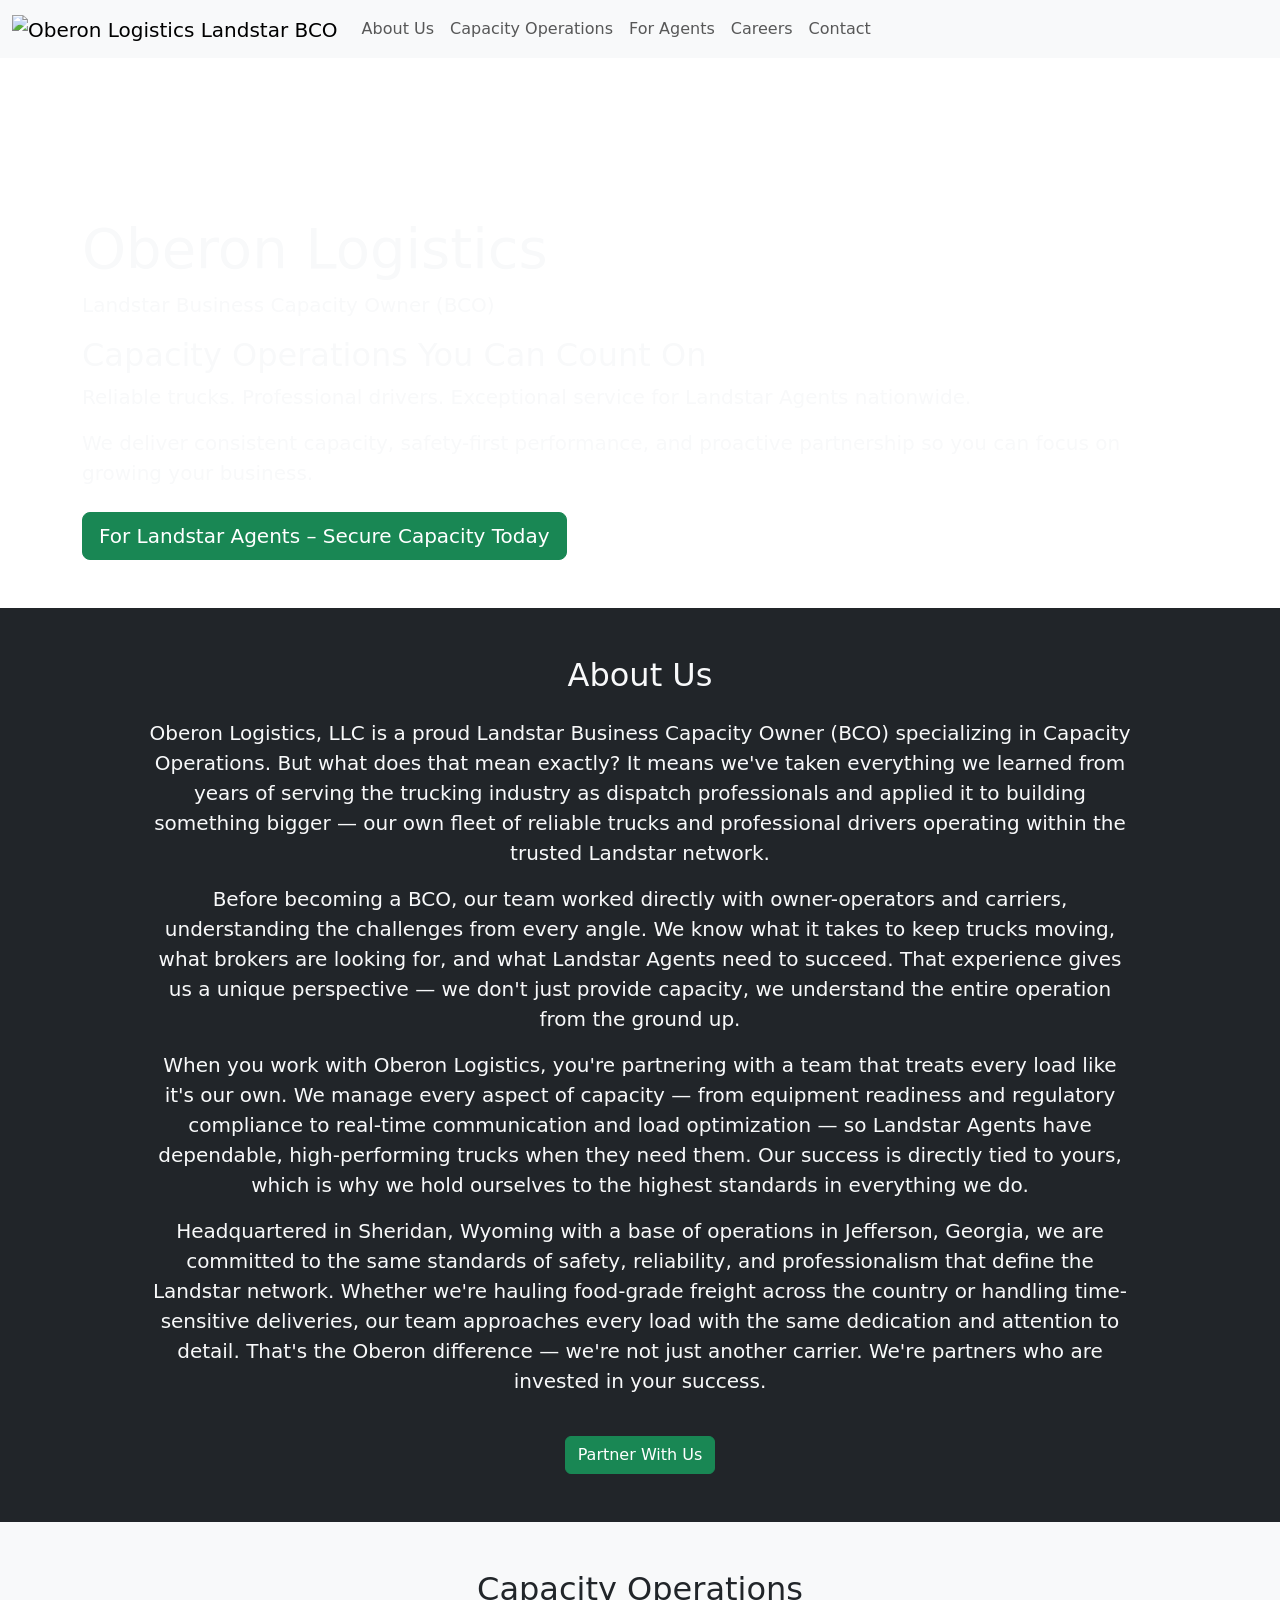
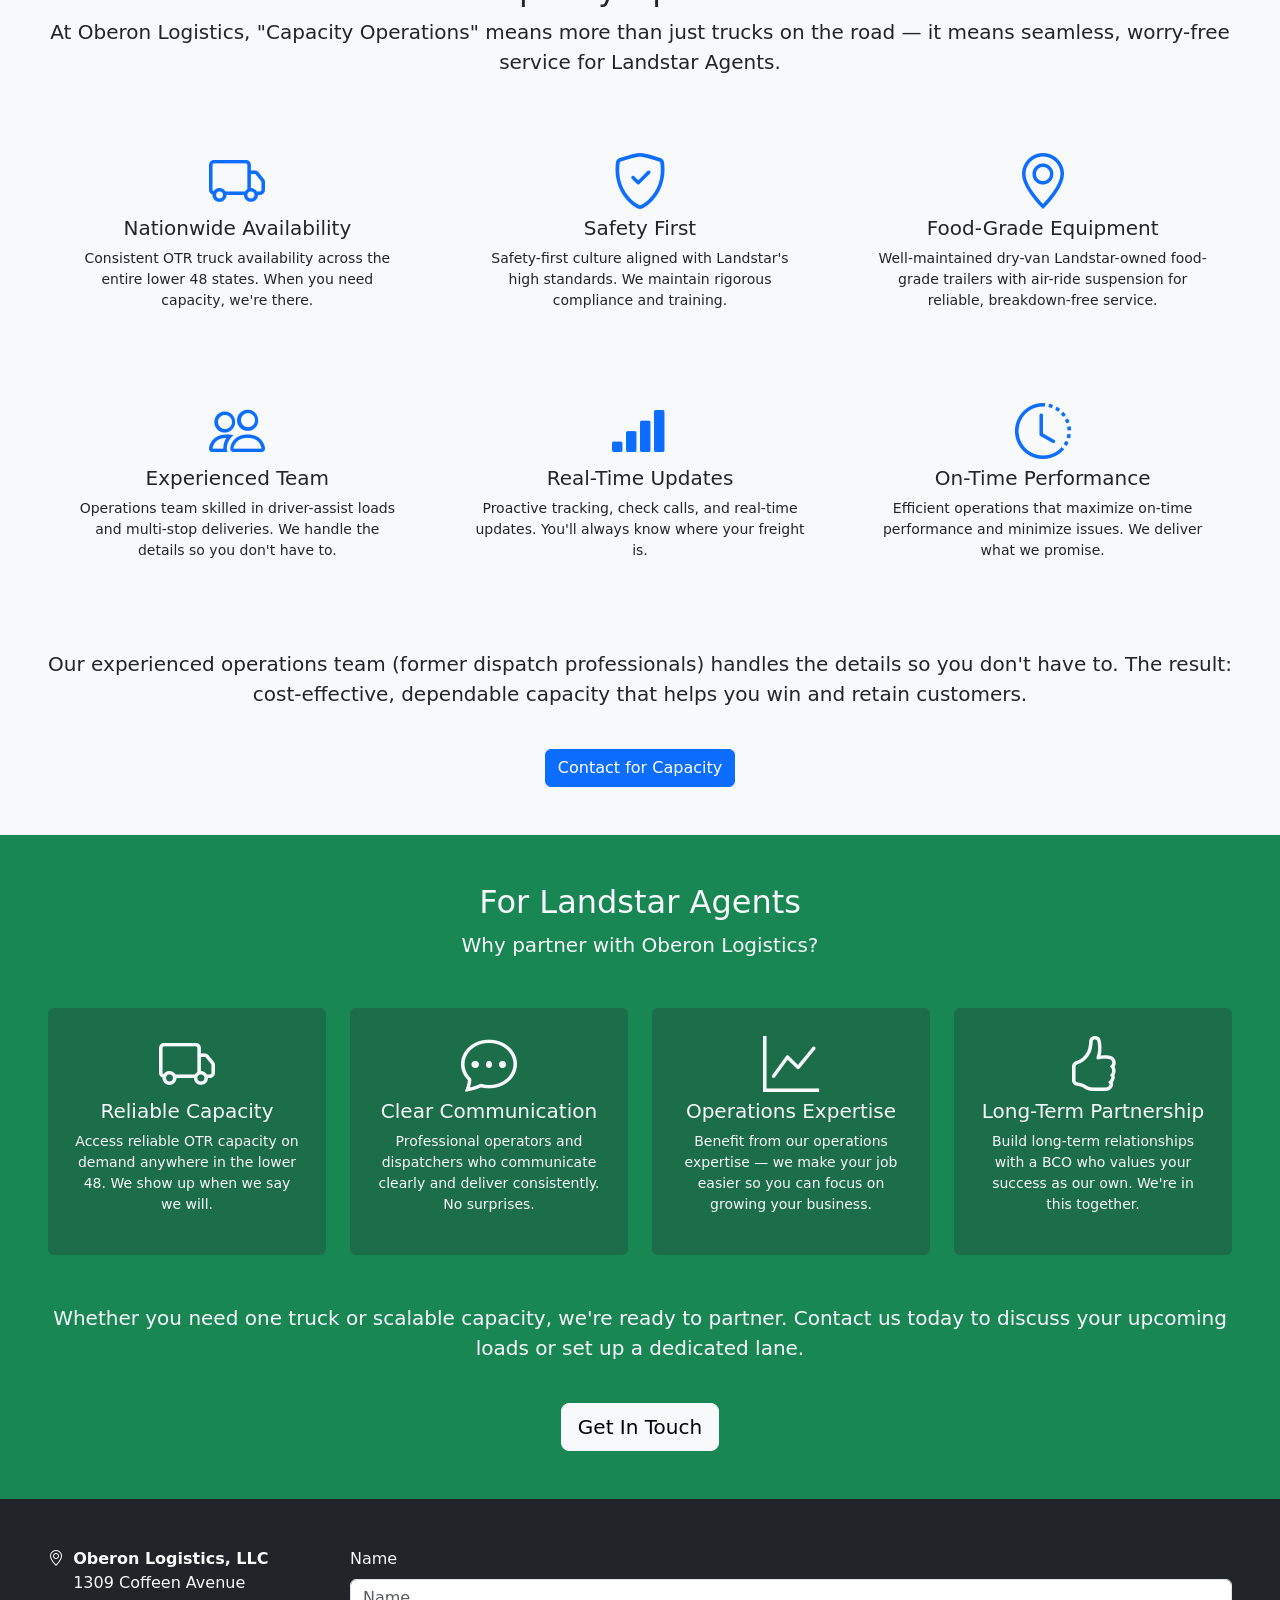
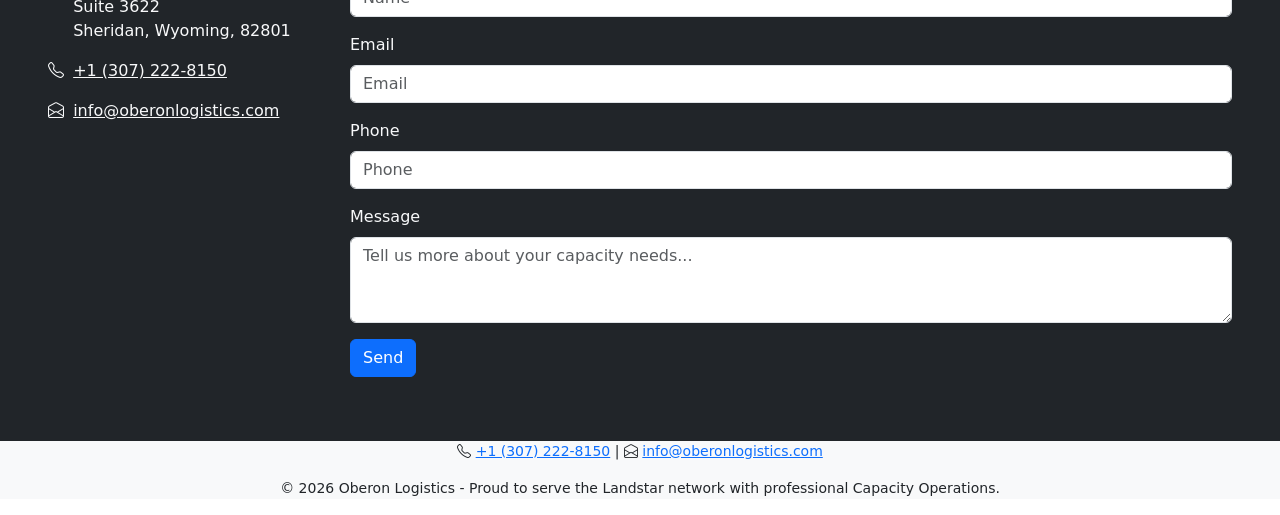
==== public/index.html @ 2f853e8c "Stop lead forms from claiming a message was sent The lead endpoint is gone (404), but contactform.js" ====
<!doctype html>
<html lang="en">

<head>
  <title>Landstar BCO - Oberon Logistics | Reliable OTR Truck Capacity</title>
  <meta charset="utf-8">
  <meta name="viewport" content="width=device-width, initial-scale=1">
  <meta name="description" content="Landstar Business Capacity Owner (BCO) specializing in Capacity Operations. Reliable OTR truck capacity, food-grade dry van trailers, and professional fleet management for Landstar agents across the lower 48 states. Safety-first performance with proactive communication.">
  <link rel="canonical" href="https://oberonlogistics.com/">
  <script type="application/ld+json">
  {
    "@context": "https://schema.org",
    "@graph": [
      {
        "@type": "Organization",
        "@id": "https://oberonlogistics.com/#organization",
        "name": "Oberon Logistics, LLC",
        "url": "https://oberonlogistics.com",
        "logo": "https://oberonlogistics.com/img/oberon-logistics-lightbg.png",
        "telephone": "+1-307-222-8150",
        "email": "info@oberonlogistics.com",
        "address": {
          "@type": "PostalAddress",
          "streetAddress": "1309 Coffeen Avenue Suite 3622",
          "addressLocality": "Sheridan",
          "addressRegion": "WY",
          "postalCode": "82801",
          "addressCountry": "US"
        },
        "areaServed": {
          "@type": "Country",
          "name": "United States"
        },
        "sameAs": ["https://www.landstar.com"]
      },
      {
        "@type": "LocalBusiness",
        "@id": "https://oberonlogistics.com/#localbusiness",
        "parentOrganization": {"@id": "https://oberonlogistics.com/#organization"},
        "name": "Oberon Logistics, LLC",
        "url": "https://oberonlogistics.com",
        "telephone": "+1-307-222-8150",
        "address": {
          "@type": "PostalAddress",
          "streetAddress": "1309 Coffeen Avenue Suite 3622",
          "addressLocality": "Sheridan",
          "addressRegion": "WY",
          "postalCode": "82801",
          "addressCountry": "US"
        },
        "priceRange": "$$"
      }
    ]
  }
  </script>
  <link href="https://cdn.jsdelivr.net/npm/bootstrap@5.0.2/dist/css/bootstrap.min.css" rel="stylesheet"
    integrity="sha384-EVSTQN3/azprG1Anm3QDgpJLIm9Nao0Yz1ztcQTwFspd3yD65VohhpuuCOmLASjC" crossorigin="anonymous">
  <link rel="stylesheet" href="https://cdn.jsdelivr.net/npm/bootstrap-icons@1.5.0/font/bootstrap-icons.css">
  <link rel="stylesheet" href="./css/style.css">
  <!-- Global site tag (gtag.js) - Google Analytics -->
  <script async src="https://www.googletagmanager.com/gtag/js?id=G-CEXERETKLC"></script>
  <script>
    window.dataLayer = window.dataLayer || [];
    function gtag() { dataLayer.push(arguments); }
    gtag('js', new Date());

    gtag('config', 'G-CEXERETKLC');
    gtag('config', 'UA-150972654-3');
  </script>
</head>

<body>

  <!-- navbar -->
  <nav class="navbar sticky-top navbar-expand-lg navbar-light bg-light">
    <div class="container-fluid">
      <a class="navbar-brand" href="./#">
        <img src="./img/oberon-logistics-lightbg.png" alt="Oberon Logistics Landstar BCO" loading="eager">
      </a>
      <button class="navbar-toggler" type="button" data-bs-toggle="collapse" data-bs-target="#navbarNav"
        aria-controls="navbarNav" aria-expanded="false" aria-label="Toggle navigation">
        <span class="navbar-toggler-icon"></span>
      </button>
      <div id="navbarNav" class="collapse navbar-collapse">
        <div class="navbar-nav">
          <a class="nav-link text-nowrap" href="./#about-us">About Us</a>
          <a class="nav-link text-nowrap" href="./#capacity-operations">Capacity Operations</a>
          <a class="nav-link text-nowrap" href="./#for-agents">For Agents</a>
          <a class="nav-link text-nowrap" href="./jobs.html">Careers</a>
          <a class="nav-link text-nowrap" href="./#contact-us">Contact</a>
        </div>
      </div>
    </div>
  </nav>

  <!-- hero -->
  <div class="jumbotron jumbotron-fluid">
    <video class="jumbotron-video" autoplay muted playsinline poster="./img/cover.png" data-videos='["./img/cover-video.mp4", "./img/cover-video-winter.mp4", "./img/cover-video-beach.mp4"]'>
      <source src="./img/cover-video.mp4" type="video/mp4">
    </video>
    <div class="jumbotron-content h-100 d-flex align-items-end">
      <div class="container pb-5 text-light">
        <h1 class="display-4">Oberon Logistics</h1>
        <p class="lead">Landstar Business Capacity Owner (BCO)</p>
        <h2>Capacity Operations You Can Count On</h2>
        <p class="lead">Reliable trucks. Professional drivers. Exceptional service for Landstar Agents nationwide.</p>
        <p class="lead">We deliver consistent capacity, safety-first performance, and proactive partnership so you can focus on growing your business.</p>
        <div class="mt-4">
          <a class="btn btn-success btn-lg" href="#contact-us">For Landstar Agents – Secure Capacity Today</a>
        </div>
      </div>
    </div>
  </div>
  <!-- Hero background image suggestion: professional Landstar BCO semi pulling food-grade dry van trailer on highway at sunset, taken from higher perspective showing American flag or interstate signage -->

  <!-- content -->
  <div id="about-us" class="content container-fluid bg-dark text-light text-center p-5">
    <div class="row justify-content-center">
      <div class="col-lg-10">
        <h2>About Us</h2>
        <p class="lead mt-4">
          <strong>Oberon Logistics, LLC</strong> is a proud Landstar Business Capacity Owner (BCO) specializing in Capacity Operations. But what does that mean exactly? It means we've taken everything we learned from years of serving the trucking industry as dispatch professionals and applied it to building something bigger — our own fleet of reliable trucks and professional drivers operating within the trusted Landstar network.
        </p>
        <p class="lead">
          Before becoming a BCO, our team worked directly with owner-operators and carriers, understanding the challenges from every angle. We know what it takes to keep trucks moving, what brokers are looking for, and what Landstar Agents need to succeed. That experience gives us a unique perspective — we don't just provide capacity, we understand the entire operation from the ground up.
        </p>
        <p class="lead">
          When you work with Oberon Logistics, you're partnering with a team that treats every load like it's our own. We manage every aspect of capacity — from equipment readiness and regulatory compliance to real-time communication and load optimization — so Landstar Agents have dependable, high-performing trucks when they need them. Our success is directly tied to yours, which is why we hold ourselves to the highest standards in everything we do.
        </p>
        <p class="lead">
          Headquartered in Sheridan, Wyoming with a base of operations in Jefferson, Georgia, we are committed to the same standards of safety, reliability, and professionalism that define the Landstar network. Whether we're hauling food-grade freight across the country or handling time-sensitive deliveries, our team approaches every load with the same dedication and attention to detail. That's the Oberon difference — we're not just another carrier. We're partners who are invested in your success.
        </p>
        <a class="btn btn-success mt-4" href="#contact-us">Partner With Us</a>
      </div>
    </div>
  </div>
  <!-- About section image suggestion: Oberon Logistics professional operations team meeting around trucking routes map or dispatch board, showing safety certifications and Landstar affiliation badges -->

  <div id="capacity-operations" class="content container-fluid bg-light text-dark text-center p-5">
    <h2>Capacity Operations</h2>
    <p class="lead">At Oberon Logistics, "Capacity Operations" means more than just trucks on the road — it means seamless, worry-free service for Landstar Agents.</p>
    <div class="row mt-5">
      <div class="col-md-4 mb-4">
        <div class="p-4 h-100">
          <i class="bi-truck display-4 text-primary mb-3"></i>
          <h5>Nationwide Availability</h5>
          <p class="small">Consistent OTR truck availability across the entire lower 48 states. When you need capacity, we're there.</p>
        </div>
      </div>
      <div class="col-md-4 mb-4">
        <div class="p-4 h-100">
          <i class="bi-shield-check display-4 text-primary mb-3"></i>
          <h5>Safety First</h5>
          <p class="small">Safety-first culture aligned with Landstar's high standards. We maintain rigorous compliance and training.</p>
        </div>
      </div>
      <div class="col-md-4 mb-4">
        <div class="p-4 h-100">
          <i class="bi-geo-alt display-4 text-primary mb-3"></i>
          <h5>Food-Grade Equipment</h5>
          <p class="small">Well-maintained dry-van Landstar-owned food-grade trailers with air-ride suspension for reliable, breakdown-free service.</p>
        </div>
      </div>
      <div class="col-md-4 mb-4">
        <div class="p-4 h-100">
          <i class="bi-people display-4 text-primary mb-3"></i>
          <h5>Experienced Team</h5>
          <p class="small">Operations team skilled in driver-assist loads and multi-stop deliveries. We handle the details so you don't have to.</p>
        </div>
      </div>
      <div class="col-md-4 mb-4">
        <div class="p-4 h-100">
          <i class="bi-reception-4 display-4 text-primary mb-3"></i>
          <h5>Real-Time Updates</h5>
          <p class="small">Proactive tracking, check calls, and real-time updates. You'll always know where your freight is.</p>
        </div>
      </div>
      <div class="col-md-4 mb-4">
        <div class="p-4 h-100">
          <i class="bi-clock-history display-4 text-primary mb-3"></i>
          <h5>On-Time Performance</h5>
          <p class="small">Efficient operations that maximize on-time performance and minimize issues. We deliver what we promise.</p>
        </div>
      </div>
    </div>
    <p class="lead mt-4">Our experienced operations team (former dispatch professionals) handles the details so you don't have to. The result: cost-effective, dependable capacity that helps you win and retain customers.</p>
    <a class="btn btn-primary mt-4" href="#contact-us">Contact for Capacity</a>
  </div>
  <!-- Capacity Operations section image suggestion: Modern food-grade Landstar dry van trailer being loaded/unloaded at warehouse, showing air-ride suspension and professional driver in safety gear -->

  <div id="for-agents" class="content container-fluid bg-success text-light text-center p-5">
    <h2>For Landstar Agents</h2>
    <p class="lead">Why partner with Oberon Logistics?</p>
    <div class="row mt-5">
      <div class="col-md-3 mb-4">
        <div class="p-4 h-100 bg-dark bg-opacity-25 rounded text-light">
          <i class="bi-truck display-4 mb-3"></i>
          <h5>Reliable Capacity</h5>
          <p class="small">Access reliable OTR capacity on demand anywhere in the lower 48. We show up when we say we will.</p>
        </div>
      </div>
      <div class="col-md-3 mb-4">
        <div class="p-4 h-100 bg-dark bg-opacity-25 rounded text-light">
          <i class="bi-chat-dots display-4 mb-3"></i>
          <h5>Clear Communication</h5>
          <p class="small">Professional operators and dispatchers who communicate clearly and deliver consistently. No surprises.</p>
        </div>
      </div>
      <div class="col-md-3 mb-4">
        <div class="p-4 h-100 bg-dark bg-opacity-25 rounded text-light">
          <i class="bi-graph-up display-4 mb-3"></i>
          <h5>Operations Expertise</h5>
          <p class="small">Benefit from our operations expertise — we make your job easier so you can focus on growing your business.</p>
        </div>
      </div>
      <div class="col-md-3 mb-4">
        <div class="p-4 h-100 bg-dark bg-opacity-25 rounded text-light">
          <i class="bi-hand-thumbs-up display-4 mb-3"></i>
          <h5>Long-Term Partnership</h5>
          <p class="small">Build long-term relationships with a BCO who values your success as our own. We're in this together.</p>
        </div>
      </div>
    </div>
    <p class="lead mt-4">Whether you need one truck or scalable capacity, we're ready to partner. Contact us today to discuss your upcoming loads or set up a dedicated lane.</p>
    <a class="btn btn-light btn-lg mt-4" href="#contact-us">Get In Touch</a>
  </div>
  <!-- For Agents section image suggestion: Landstar agent and Oberon Logistics dispatcher shaking hands over capacity agreement documents, with Landstar branded items visible -->

  <div id="contact-us" class="content container-fluid bg-dark text-light p-5">
    <div class="row">
      <div class="col col-12 col-md-5 col-lg-3">
        <div class="row">
          <div class="col col-1">
            <i class="bi-geo-alt"></i>
          </div>
          <div class="col">
            <address>
              <strong>Oberon Logistics, LLC</strong><br>
              1309 Coffeen Avenue<br>
              Suite 3622<br>
              Sheridan, Wyoming, 82801
            </address>
          </div>
        </div>
        <div class="row">
          <div class="col col-1">
            <i class="bi-telephone"></i>
          </div>
          <div class="col">
            <address>
              <a class="text-light" href="tel:+13072228150">+1 (307) 222-8150</a>
            </address>
          </div>
        </div>
        <div class="row">
          <div class="col col-1">
            <i class="bi-envelope-open"></i>
          </div>
          <div class="col">
            <address>
              <a class="text-light" href="mailto:info@oberonlogistics.com">info@oberonlogistics.com</a>
            </address>
          </div>
        </div>
      </div>
      <div class="col">
        <form id="form-lead" data-lead-inbox="info">
          <div class="mb-3">
            <label class="form-label" for="lead-name">Name</label>
            <input id="lead-name" type="text" class="form-control" name="name" placeholder="Name" autocomplete="name" required="">
          </div>
          <div class="mb-3">
            <label class="form-label" for="lead-email">Email</label>
            <input id="lead-email" type="email" class="form-control" name="email" placeholder="Email" autocomplete="email">
          </div>
          <div class="mb-3">
            <label class="form-label" for="lead-phone">Phone</label>
            <input id="lead-phone" type="tel" class="form-control" name="phone" placeholder="Phone" autocomplete="tel" required="">
          </div>
          <div class="mb-3">
            <label class="form-label" for="lead-memo">Message</label>
            <textarea id="lead-memo" class="form-control" name="memo" rows="3"
              placeholder="Tell us more about your capacity needs..."></textarea>
          </div>
          <button type="submit" class="btn btn-primary mb-3">Send</button>
          <div data-lead-status class="alert alert-light text-dark text-start mt-3 mb-0" role="status" aria-live="polite" tabindex="-1" hidden></div>
        </form>
      </div>
    </div>
  </div>

  <!-- footer -->
  <footer class="container-fluid bg-light text-center small">
    <p>
      <i class="bi-telephone"></i> <a href="tel:+13072228150">+1 (307) 222-8150</a> |
      <i class="bi-envelope-open"></i> <a href="mailto:info@oberonlogistics.com">info@oberonlogistics.com</a>
    </p>
    <p>&copy; 2026 Oberon Logistics - Proud to serve the Landstar network with professional Capacity Operations.</p>
  </footer>

  <!-- scripts -->
  <script src="https://cdn.jsdelivr.net/npm/bootstrap@5.0.2/dist/js/bootstrap.bundle.min.js"
    integrity="sha384-MrcW6ZMFYlzcLA8Nl+NtUVF0sA7MsXsP1UyJoMp4YLEuNSfAP+JcXn/tWtIaxVXM"
    crossorigin="anonymous"></script>
  <script src="./js/contactform.js?v=2"></script>
  <script src="./js/jumbo-video.js"></script>
</body>

</html>
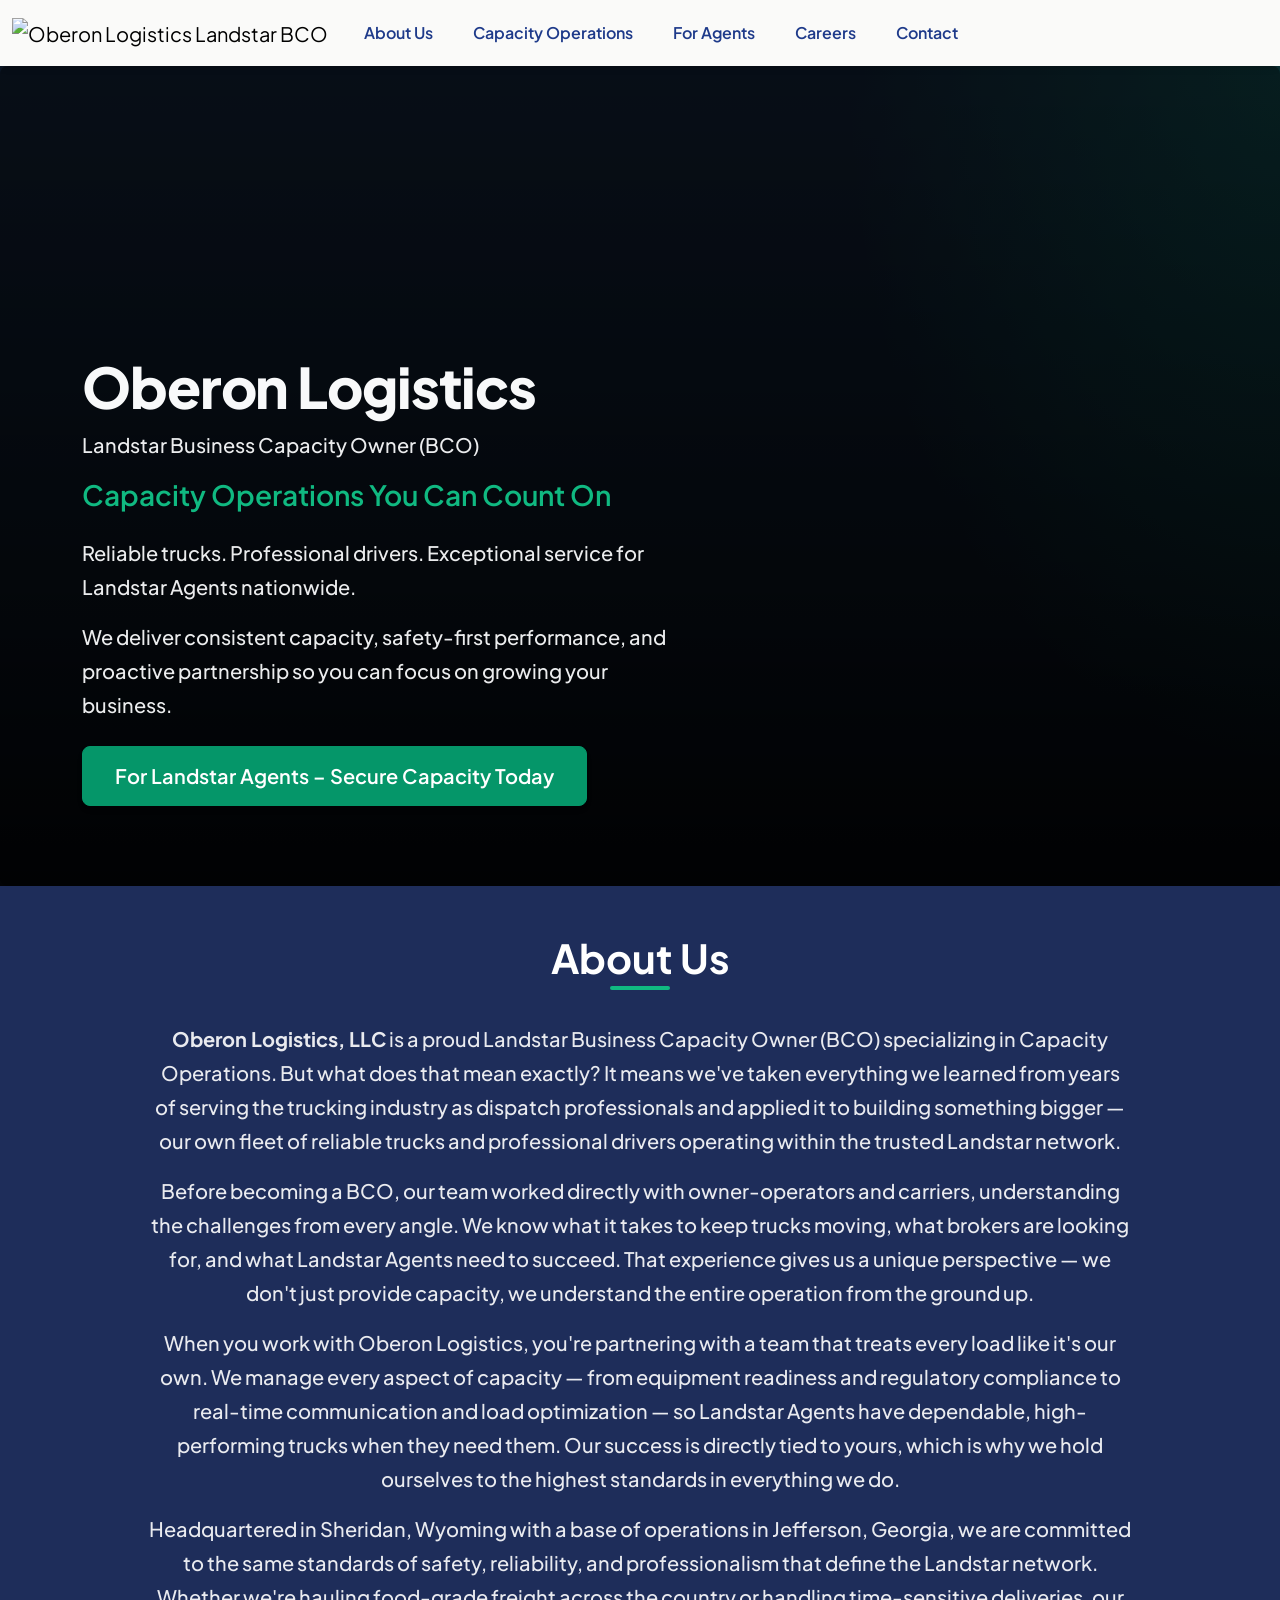
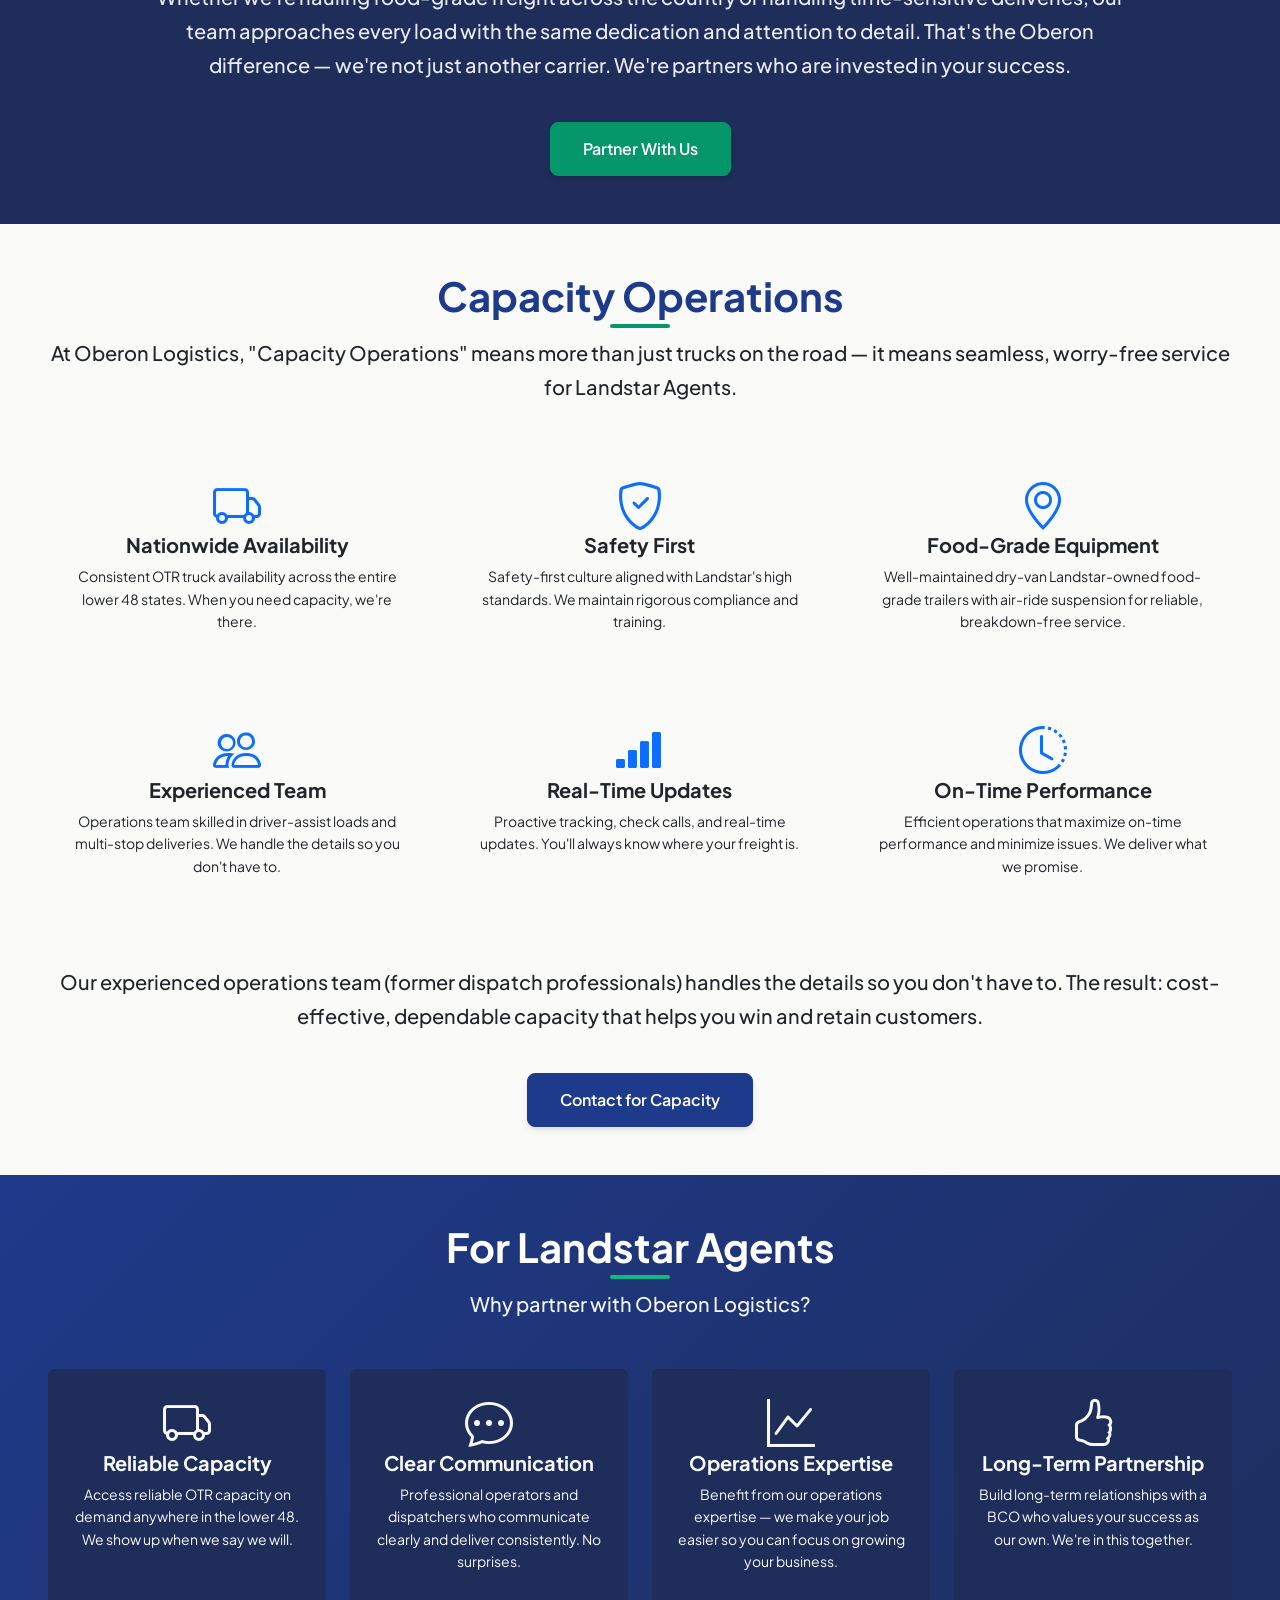
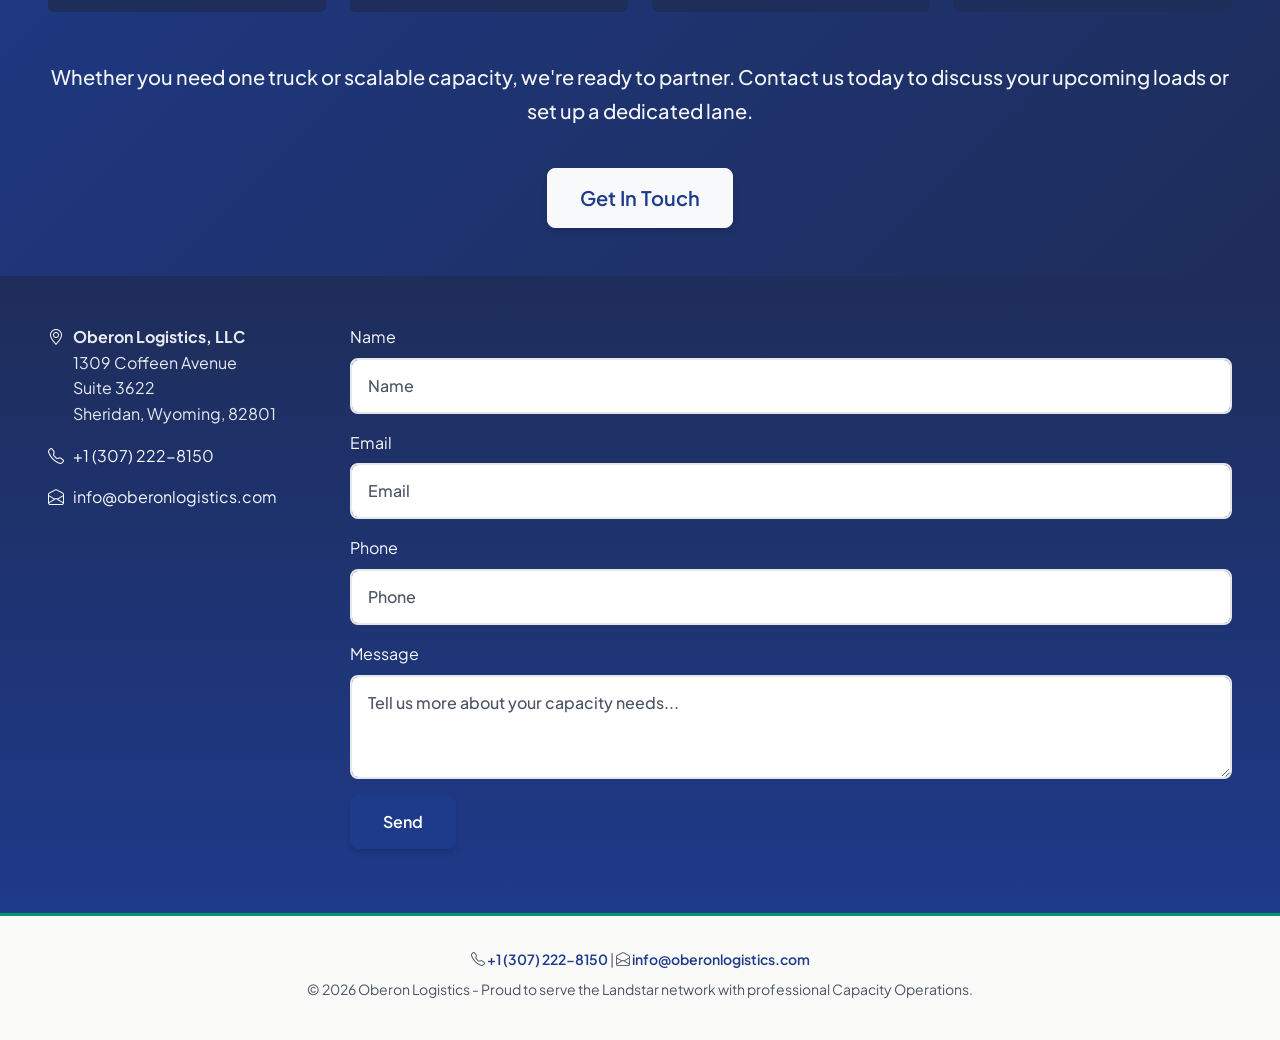
==== commit cb0f84b2: "feat(site): add favicon from the logo disc mark Fixes #24  Co-Authored-By: Claude Sonnet 5.5 <norepl" ====
--- a/public/index.html
+++ b/public/index.html
@@ -3,6 +3,9 @@
 
 <head>
   <title>Landstar BCO - Oberon Logistics | Reliable OTR Truck Capacity</title>
+  <link rel="icon" href="/favicon.ico" sizes="48x48">
+  <link rel="icon" type="image/png" sizes="32x32" href="/favicon-32x32.png">
+  <link rel="apple-touch-icon" href="/apple-touch-icon.png">
   <meta charset="utf-8">
   <meta name="viewport" content="width=device-width, initial-scale=1">
   <meta name="description" content="Landstar Business Capacity Owner (BCO) specializing in Capacity Operations. Reliable OTR truck capacity, food-grade dry van trailers, and professional fleet management for Landstar agents across the lower 48 states. Safety-first performance with proactive communication.">
--- a/public/css/style.css
+++ b/public/css/style.css
@@ -0,0 +1,456 @@
+@import url('https://fonts.googleapis.com/css2?family=Plus+Jakarta+Sans:wght@400;500;600;700;800&display=swap');
+
+:root {
+  --color-navy: #1e3a8a;
+  --color-navy-dark: #1e2d5a;
+  --color-green: #059669;
+  --color-green-dark: #047857;
+  --color-green-light: #10b981;
+  --color-cream: #fafaf9;
+  --color-gray-100: #f3f4f6;
+  --color-gray-200: #e5e7eb;
+  --color-gray-600: #4b5563;
+  --color-gray-800: #1f2937;
+  --shadow-sm: 0 1px 2px 0 rgba(0, 0, 0, 0.05);
+  --shadow-md: 0 4px 6px -1px rgba(0, 0, 0, 0.1), 0 2px 4px -1px rgba(0, 0, 0, 0.06);
+  --shadow-lg: 0 10px 15px -3px rgba(0, 0, 0, 0.1), 0 4px 6px -2px rgba(0, 0, 0, 0.05);
+  --shadow-xl: 0 20px 25px -5px rgba(0, 0, 0, 0.1), 0 10px 10px -5px rgba(0, 0, 0, 0.04);
+}
+
+html {
+  scroll-behavior: smooth;
+  scroll-padding-top: 5rem;
+}
+
+body {
+  position: relative;
+  background-color: var(--color-cream);
+  font-family: 'Plus Jakarta Sans', -apple-system, BlinkMacSystemFont, 'Segoe UI', Roboto, sans-serif;
+  color: var(--color-gray-800);
+  line-height: 1.6;
+}
+
+/* Typography */
+h1, h2, h3, h4, h5, h6 {
+  font-weight: 700;
+  line-height: 1.2;
+}
+
+.display-4 {
+  font-weight: 800;
+  font-size: 3rem;
+}
+
+.lead {
+  font-weight: 500;
+  line-height: 1.7;
+}
+
+/* Navbar */
+.navbar {
+  background-color: rgba(255, 255, 255, 0.98) !important;
+  backdrop-filter: blur(10px);
+  box-shadow: var(--shadow-md);
+}
+
+.navbar-brand img {
+  max-height: 3.5rem;
+  transition: transform 0.3s ease;
+}
+
+.navbar-brand:hover img {
+  transform: scale(1.05);
+}
+
+.nav-link {
+  font-weight: 600;
+  color: var(--color-navy) !important;
+  padding: 0.75rem 1.25rem !important;
+  border-radius: 0.5rem;
+  transition: all 0.2s ease;
+  position: relative;
+}
+
+.nav-link::after {
+  content: '';
+  position: absolute;
+  bottom: 0.25rem;
+  left: 1.25rem;
+  right: 1.25rem;
+  height: 2px;
+  background: var(--color-green);
+  transform: scaleX(0);
+  transition: transform 0.2s ease;
+}
+
+.nav-link:hover {
+  color: var(--color-green) !important;
+}
+
+.nav-link:hover::after {
+  transform: scaleX(1);
+}
+
+.navbar-toggler {
+  border: none;
+  padding: 0.5rem;
+}
+
+.navbar-toggler:focus {
+  box-shadow: none;
+}
+
+/* Hero Section */
+.jumbotron {
+  height: calc(100vh - 5rem);
+  min-height: 600px;
+  background-color: #1e3a5f;
+  position: relative;
+  overflow: hidden;
+}
+
+.jumbotron-video {
+  position: absolute;
+  top: 50%;
+  left: 50%;
+  min-width: 100%;
+  min-height: 100%;
+  width: auto;
+  height: auto;
+  transform: translate(-50%, -50%);
+  object-fit: cover;
+  z-index: 0;
+  opacity: 0.85;
+}
+
+.jumbotron::before {
+  content: '';
+  position: absolute;
+  top: 0;
+  left: 0;
+  right: 0;
+  bottom: 0;
+  background: linear-gradient(to top, rgba(0, 0, 0, 0.95) 0%, rgba(0, 0, 0, 0.8) 40%, rgba(0, 0, 0, 0.6) 100%);
+  pointer-events: none;
+}
+
+.jumbotron::after {
+  content: '';
+  position: absolute;
+  top: 0;
+  right: 0;
+  width: 40%;
+  height: 100%;
+  background: radial-gradient(ellipse at top right, rgba(5, 150, 105, 0.2) 0%, transparent 60%);
+  pointer-events: none;
+}
+
+.jumbotron-content {
+  position: relative;
+  z-index: 1;
+  background: rgba(0, 0, 0, 0.4);
+  padding: 2rem;
+  border-radius: 0.5rem;
+}
+
+.jumbotron h1 {
+  font-size: 3.5rem;
+  font-weight: 800;
+  letter-spacing: -0.02em;
+  margin-bottom: 0.5rem;
+}
+
+.jumbotron h2 {
+  font-size: 1.75rem;
+  font-weight: 600;
+  color: var(--color-green-light);
+  margin-bottom: 1.5rem;
+}
+
+.jumbotron .lead {
+  font-size: 1.25rem;
+  max-width: 600px;
+  opacity: 0.95;
+}
+
+/* Buttons */
+.btn-success {
+  background-color: var(--color-green);
+  border-color: var(--color-green);
+  font-weight: 600;
+  padding: 0.875rem 2rem;
+  border-radius: 0.5rem;
+  transition: all 0.3s ease;
+  box-shadow: var(--shadow-md);
+}
+
+.btn-success:hover {
+  background-color: var(--color-green-dark);
+  border-color: var(--color-green-dark);
+  transform: translateY(-2px);
+  box-shadow: var(--shadow-lg);
+}
+
+.btn-primary {
+  background-color: var(--color-navy);
+  border-color: var(--color-navy);
+  font-weight: 600;
+  padding: 0.875rem 2rem;
+  border-radius: 0.5rem;
+  transition: all 0.3s ease;
+  box-shadow: var(--shadow-md);
+}
+
+.btn-primary:hover {
+  background-color: var(--color-navy-dark);
+  border-color: var(--color-navy-dark);
+  transform: translateY(-2px);
+  box-shadow: var(--shadow-lg);
+}
+
+.btn-outline-light {
+  font-weight: 600;
+  padding: 0.875rem 2rem;
+  border-radius: 0.5rem;
+  border-width: 2px;
+  transition: all 0.3s ease;
+}
+
+.btn-outline-light:hover {
+  background-color: rgba(255, 255, 255, 0.1);
+  transform: translateY(-2px);
+}
+
+.btn-light {
+  color: var(--color-navy);
+  font-weight: 600;
+  padding: 0.875rem 2rem;
+  border-radius: 0.5rem;
+  transition: all 0.3s ease;
+  box-shadow: var(--shadow-md);
+}
+
+.btn-light:hover {
+  transform: translateY(-2px);
+  box-shadow: var(--shadow-lg);
+  background-color: white;
+}
+
+/* Sections */
+.content {
+  position: relative;
+}
+
+.content h2 {
+  font-size: 2.5rem;
+  color: var(--color-navy);
+  margin-bottom: 1rem;
+  position: relative;
+  display: inline-block;
+}
+
+.content h2::after {
+  content: '';
+  position: absolute;
+  bottom: -0.5rem;
+  left: 50%;
+  transform: translateX(-50%);
+  width: 60px;
+  height: 4px;
+  background: var(--color-green);
+  border-radius: 2px;
+}
+
+/* About Section - Dark */
+.bg-dark {
+  background-color: var(--color-navy-dark) !important;
+}
+
+.bg-dark .lead {
+  color: rgba(255, 255, 255, 0.9);
+}
+
+.bg-dark h2 {
+  color: white;
+}
+
+.bg-dark h2::after {
+  background: var(--color-green-light);
+}
+
+/* Capacity Operations - Light */
+.bg-light {
+  background-color: var(--color-cream) !important;
+}
+
+/* For Agents - Green */
+.bg-success {
+  background: linear-gradient(135deg, var(--color-navy) 0%, var(--color-navy-dark) 100%) !important;
+}
+
+.bg-success h2 {
+  color: white;
+}
+
+.bg-success h2::after {
+  background: var(--color-green-light);
+}
+
+.bg-success .lead {
+  color: rgba(255, 255, 255, 0.95);
+}
+
+/* Feature List Items */
+.list-group-item {
+  border: none;
+  border-radius: 0.5rem !important;
+  margin-bottom: 0.5rem;
+  padding: 1rem 1.5rem;
+  font-weight: 500;
+  transition: all 0.2s ease;
+}
+
+.list-group-item:hover {
+  transform: translateX(8px);
+  box-shadow: var(--shadow-md);
+}
+
+.list-group-item i {
+  margin-right: 0.75rem;
+  font-size: 1.25rem;
+}
+
+/* Contact Section */
+#contact-us {
+  background: linear-gradient(180deg, var(--color-navy-dark) 0%, var(--color-navy) 100%);
+}
+
+#contact-us address {
+  color: rgba(255, 255, 255, 0.9);
+  font-style: normal;
+}
+
+#contact-us a {
+  color: var(--color-green-light);
+  text-decoration: none;
+  transition: color 0.2s ease;
+}
+
+#contact-us a:hover {
+  color: white;
+  text-decoration: underline;
+}
+
+#contact-us .bi {
+  color: var(--color-green);
+  font-size: 1.25rem;
+}
+
+/* Form Styling */
+.form-control {
+  border-radius: 0.5rem;
+  padding: 0.875rem 1rem;
+  border: 2px solid var(--color-gray-200);
+  font-weight: 500;
+  transition: all 0.2s ease;
+}
+
+.form-control:focus {
+  border-color: var(--color-green);
+  box-shadow: 0 0 0 3px rgba(5, 150, 105, 0.15);
+}
+
+.form-control::placeholder {
+  color: var(--color-gray-600);
+}
+
+/* Footer */
+footer {
+  background-color: var(--color-gray-100) !important;
+  padding: 2rem 1rem;
+  border-top: 3px solid var(--color-green);
+}
+
+footer a {
+  color: var(--color-navy);
+  text-decoration: none;
+  font-weight: 600;
+  transition: color 0.2s ease;
+}
+
+footer a:hover {
+  color: var(--color-green);
+}
+
+footer p {
+  color: var(--color-gray-600);
+  margin-bottom: 0.5rem;
+}
+
+/* Animations */
+@keyframes fadeInUp {
+  from {
+    opacity: 0;
+    transform: translateY(20px);
+  }
+  to {
+    opacity: 1;
+    transform: translateY(0);
+  }
+}
+
+.jumbotron-content {
+  animation: fadeInUp 0.8s ease-out;
+}
+
+.content {
+  animation: fadeInUp 0.6s ease-out;
+}
+
+/* Responsive */
+@media (max-width: 768px) {
+  .jumbotron h1 {
+    font-size: 2.25rem;
+  }
+
+  .jumbotron h2 {
+    font-size: 1.25rem;
+  }
+
+  .jumbotron .lead {
+    font-size: 1rem;
+  }
+
+  .display-4 {
+    font-size: 2.25rem;
+  }
+
+  .content h2 {
+    font-size: 1.75rem;
+  }
+
+  .btn {
+    padding: 0.75rem 1.5rem;
+  }
+
+  .btn-lg {
+    padding: 1rem 1.75rem;
+  }
+}
+
+/* Smooth section transitions */
+#about-us,
+#capacity-operations,
+#for-agents,
+#contact-us {
+  padding: 5rem 0;
+}
+
+/* Recruiting form honeypot: off-screen, not display:none, so bots still fill it */
+.jobs-hp {
+  position: absolute;
+  left: -10000px;
+  width: 1px;
+  height: 1px;
+  overflow: hidden;
+}
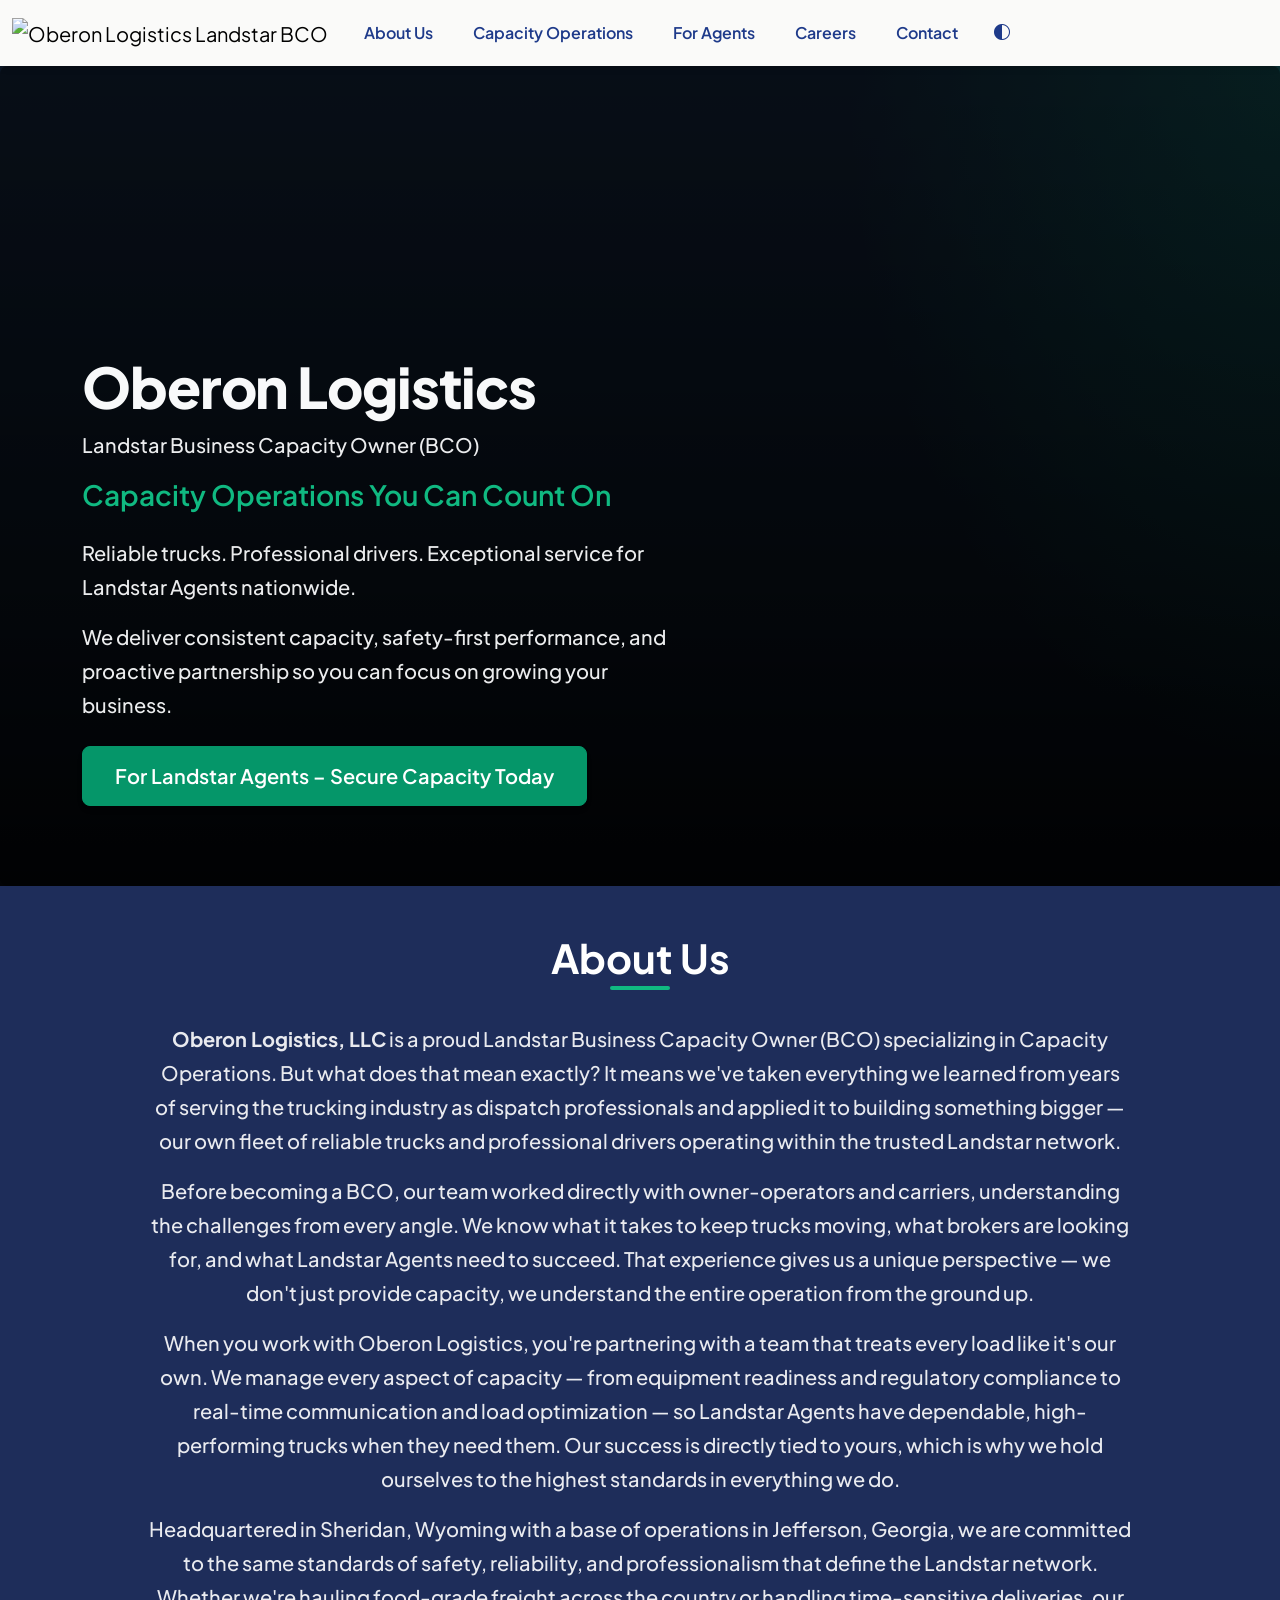
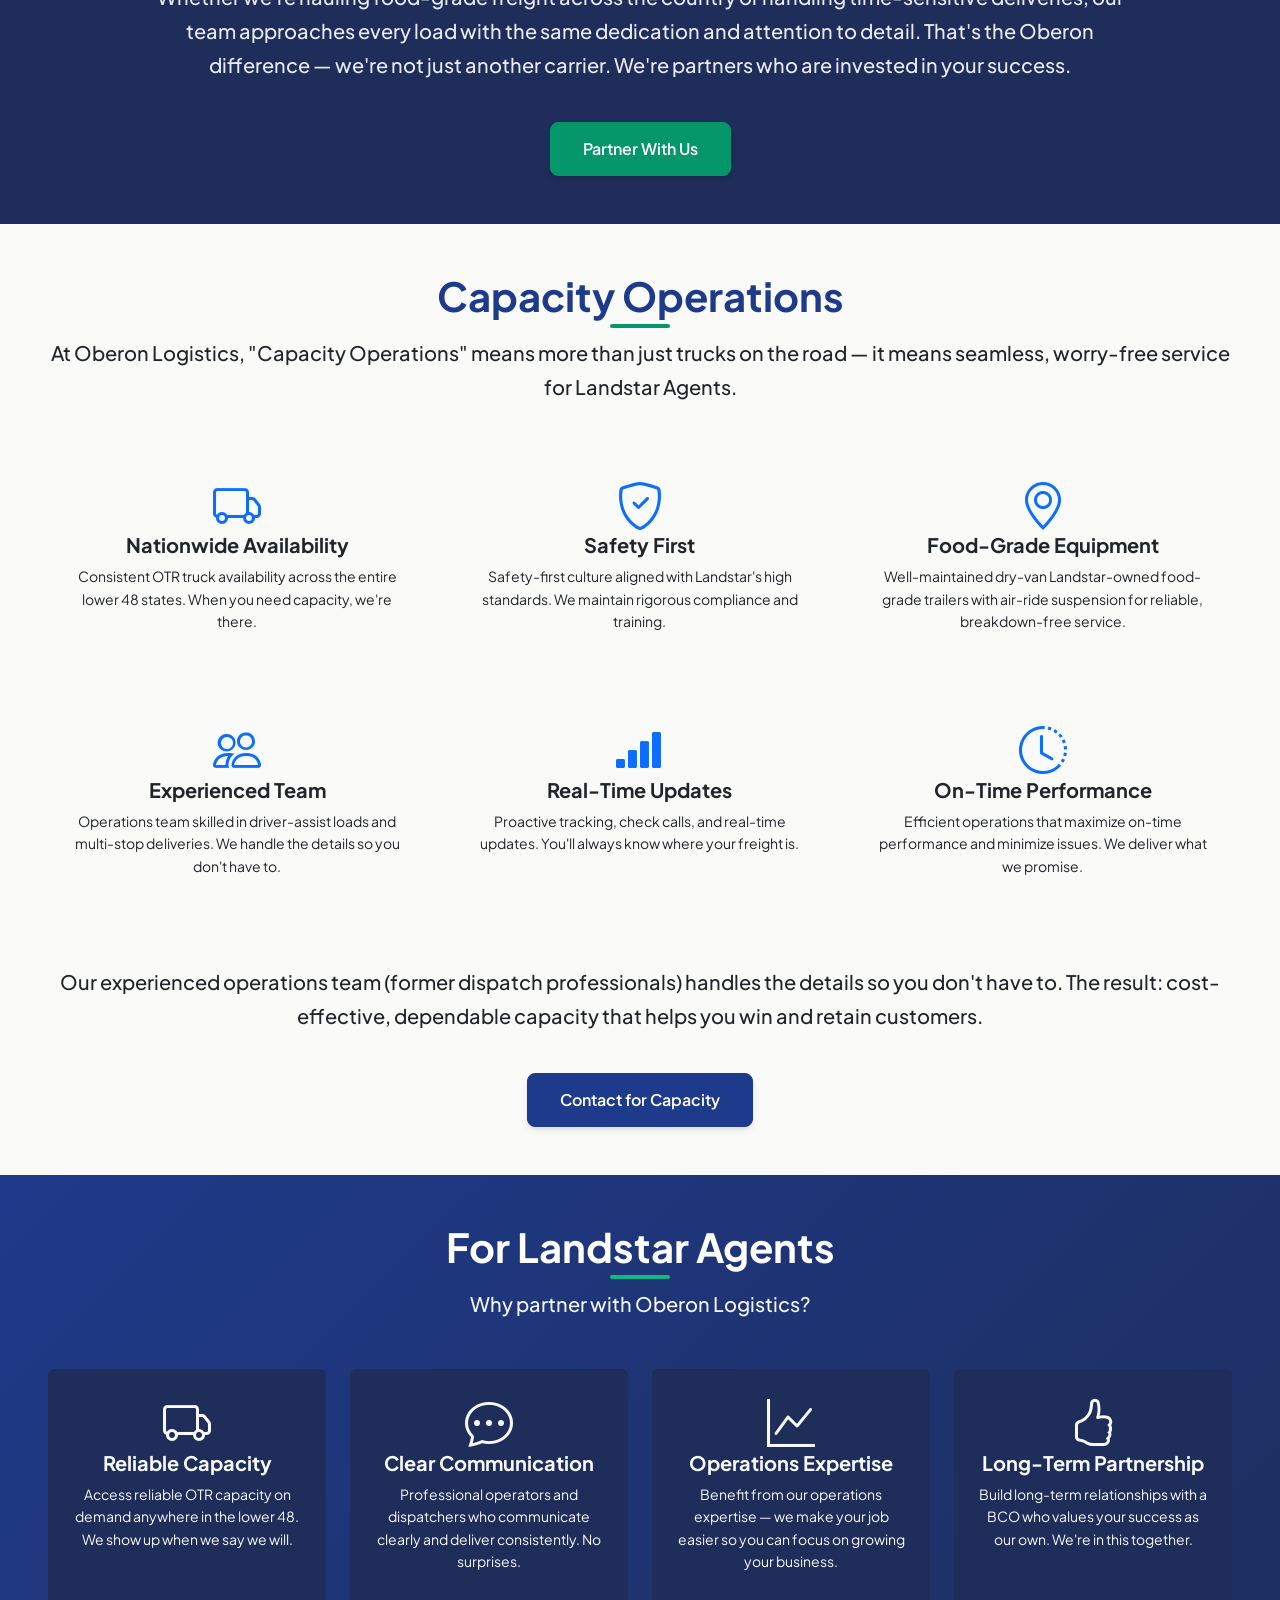
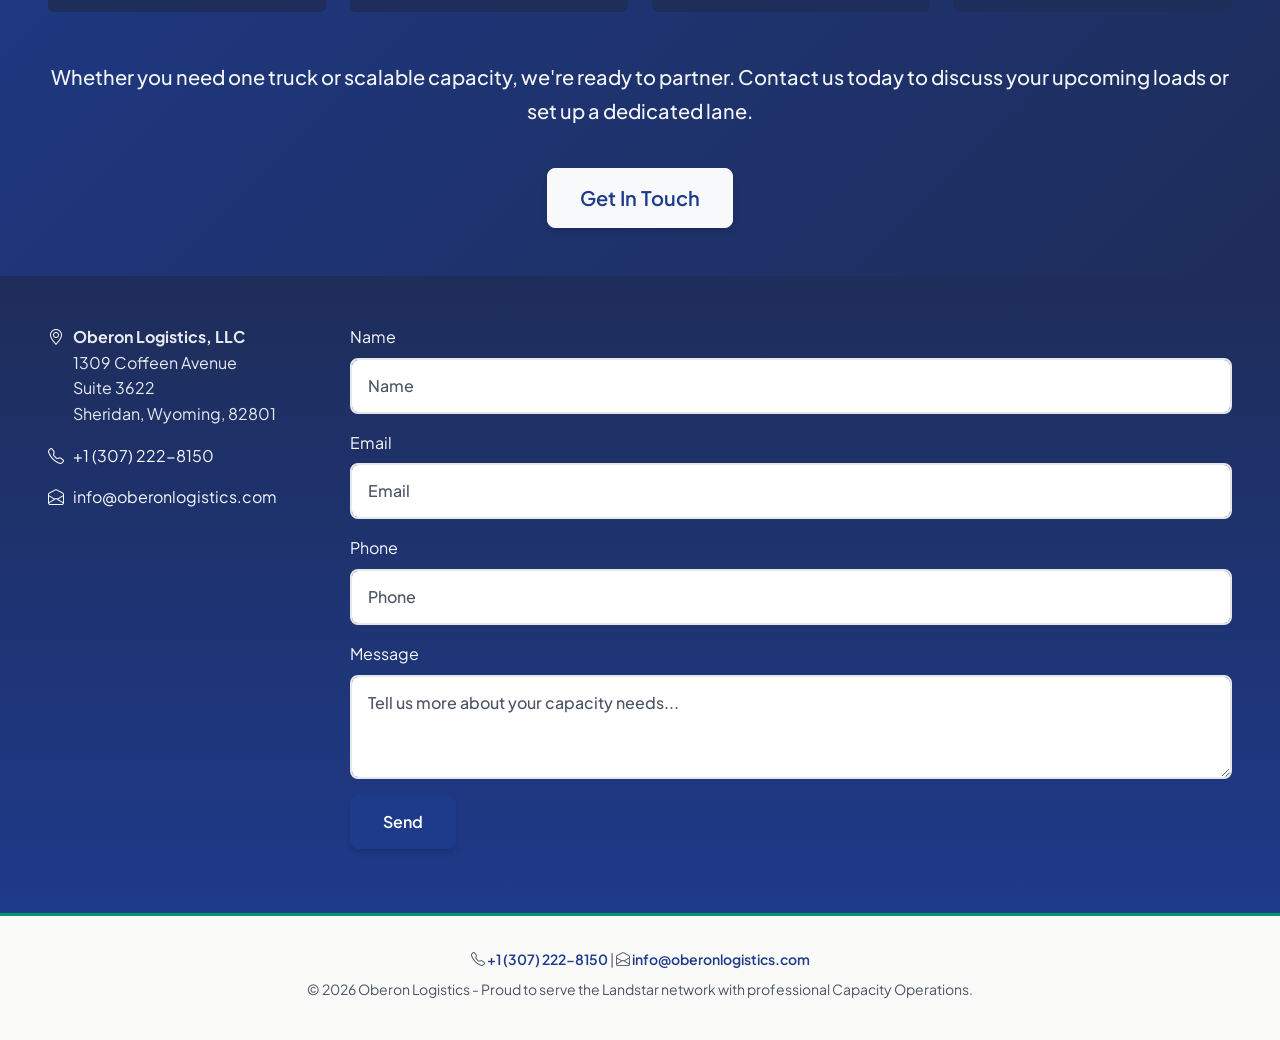
==== commit 87fbeb92: "Add light/dark/system theme with navbar selector Fixes #33  Co-Authored-By: Claude Sonnet 5.5 <norep" ====
--- a/public/index.html
+++ b/public/index.html
@@ -59,6 +59,7 @@
   <link href="https://cdn.jsdelivr.net/npm/bootstrap@5.0.2/dist/css/bootstrap.min.css" rel="stylesheet"
     integrity="sha384-EVSTQN3/azprG1Anm3QDgpJLIm9Nao0Yz1ztcQTwFspd3yD65VohhpuuCOmLASjC" crossorigin="anonymous">
   <link rel="stylesheet" href="https://cdn.jsdelivr.net/npm/bootstrap-icons@1.5.0/font/bootstrap-icons.css">
+  <script src="./js/theme.js"></script>
   <link rel="stylesheet" href="./css/style.css">
   <!-- Global site tag (gtag.js) - Google Analytics -->
   <script async src="https://www.googletagmanager.com/gtag/js?id=G-CEXERETKLC"></script>
@@ -91,6 +92,15 @@
           <a class="nav-link text-nowrap" href="./#for-agents">For Agents</a>
           <a class="nav-link text-nowrap" href="./jobs.html">Careers</a>
           <a class="nav-link text-nowrap" href="./#contact-us">Contact</a>
+          <div class="dropdown theme-toggle" data-theme-toggle>
+            <button class="btn theme-toggle-btn" type="button" data-theme-button data-bs-toggle="dropdown"
+              aria-expanded="false" aria-label="Theme: System. Change theme"><i class="bi bi-circle-half" aria-hidden="true"></i></button>
+            <ul class="dropdown-menu dropdown-menu-end">
+              <li><button class="dropdown-item" type="button" data-theme-option="light" aria-pressed="false"><i class="bi bi-sun" aria-hidden="true"></i> Light</button></li>
+              <li><button class="dropdown-item" type="button" data-theme-option="dark" aria-pressed="false"><i class="bi bi-moon" aria-hidden="true"></i> Dark</button></li>
+              <li><button class="dropdown-item" type="button" data-theme-option="system" aria-pressed="false"><i class="bi bi-circle-half" aria-hidden="true"></i> System</button></li>
+            </ul>
+          </div>
         </div>
       </div>
     </div>
--- a/public/css/style.css
+++ b/public/css/style.css
@@ -11,6 +11,9 @@
   --color-gray-200: #e5e7eb;
   --color-gray-600: #4b5563;
   --color-gray-800: #1f2937;
+  --color-nav-bg: rgba(255, 255, 255, 0.98);
+  --color-heading: var(--color-navy);
+  --color-surface: var(--color-cream);
   --shadow-sm: 0 1px 2px 0 rgba(0, 0, 0, 0.05);
   --shadow-md: 0 4px 6px -1px rgba(0, 0, 0, 0.1), 0 2px 4px -1px rgba(0, 0, 0, 0.06);
   --shadow-lg: 0 10px 15px -3px rgba(0, 0, 0, 0.1), 0 4px 6px -2px rgba(0, 0, 0, 0.05);
@@ -18,6 +21,7 @@
 }
 
 html {
+  color-scheme: light;
   scroll-behavior: smooth;
   scroll-padding-top: 5rem;
 }
@@ -48,7 +52,7 @@
 
 /* Navbar */
 .navbar {
-  background-color: rgba(255, 255, 255, 0.98) !important;
+  background-color: var(--color-nav-bg) !important;
   backdrop-filter: blur(10px);
   box-shadow: var(--shadow-md);
 }
@@ -64,7 +68,7 @@
 
 .nav-link {
   font-weight: 600;
-  color: var(--color-navy) !important;
+  color: var(--color-heading) !important;
   padding: 0.75rem 1.25rem !important;
   border-radius: 0.5rem;
   transition: all 0.2s ease;
@@ -243,7 +247,7 @@
 
 .content h2 {
   font-size: 2.5rem;
-  color: var(--color-navy);
+  color: var(--color-heading);
   margin-bottom: 1rem;
   position: relative;
   display: inline-block;
@@ -261,6 +265,12 @@
   border-radius: 2px;
 }
 
+/* Left-aligned sections: anchor the accent bar to the heading's left edge */
+.content-left h2::after {
+  left: 0;
+  transform: none;
+}
+
 /* About Section - Dark */
 .bg-dark {
   background-color: var(--color-navy-dark) !important;
@@ -372,7 +382,7 @@
 }
 
 footer a {
-  color: var(--color-navy);
+  color: var(--color-heading);
   text-decoration: none;
   font-weight: 600;
   transition: color 0.2s ease;
@@ -454,3 +464,129 @@
   height: 1px;
   overflow: hidden;
 }
+
+/* Theme selector */
+.theme-toggle-btn {
+  color: var(--color-heading);
+  padding: 0.75rem 1rem;
+  border: 0;
+}
+
+.theme-toggle-btn:hover,
+.theme-toggle-btn:focus-visible {
+  color: var(--color-green);
+}
+
+.theme-toggle-btn:focus-visible,
+.dropdown-item:focus-visible {
+  outline: 2px solid var(--color-green);
+  outline-offset: 2px;
+  box-shadow: none;
+}
+
+.theme-toggle .dropdown-item[aria-pressed="true"] {
+  font-weight: 700;
+  color: var(--color-green-dark);
+}
+
+/* Dark theme: <html data-theme="dark"> is set by js/theme.js before first paint */
+:root[data-theme="dark"] {
+  color-scheme: dark;
+  --color-cream: #0f172a;
+  --color-surface: #1e293b;
+  --color-gray-100: #111827;
+  --color-gray-200: #475569;
+  --color-gray-600: #9ca3af;
+  --color-gray-800: #e5e7eb;
+  --color-heading: #93c5fd;
+  --color-nav-bg: rgba(15, 23, 42, 0.98);
+  --shadow-md: 0 4px 6px -1px rgba(0, 0, 0, 0.5), 0 2px 4px -1px rgba(0, 0, 0, 0.3);
+  --shadow-lg: 0 10px 15px -3px rgba(0, 0, 0, 0.5), 0 4px 6px -2px rgba(0, 0, 0, 0.3);
+}
+
+[data-theme="dark"] .navbar-toggler-icon {
+  filter: invert(1);
+}
+
+/* The logo artwork is made for a light background */
+[data-theme="dark"] .navbar-brand img {
+  background: #fff;
+  border-radius: 0.5rem;
+  padding: 0.25rem 0.5rem;
+}
+
+[data-theme="dark"] .text-dark {
+  color: var(--color-gray-800) !important;
+}
+
+[data-theme="dark"] .card,
+[data-theme="dark"] .card.bg-light {
+  background-color: var(--color-surface) !important;
+  border-color: var(--color-gray-200);
+}
+
+[data-theme="dark"] .alert-light {
+  background-color: var(--color-surface);
+  border-color: var(--color-gray-200);
+}
+
+[data-theme="dark"] .form-control {
+  background-color: #0f172a;
+  color: var(--color-gray-800);
+}
+
+[data-theme="dark"] .form-control:focus {
+  border-color: var(--color-green-light);
+  box-shadow: 0 0 0 3px rgba(16, 185, 129, 0.3);
+}
+
+[data-theme="dark"] .form-check-input {
+  background-color: #0f172a;
+  border-color: var(--color-gray-600);
+}
+
+[data-theme="dark"] .form-check-input:checked {
+  background-color: var(--color-green);
+  border-color: var(--color-green);
+}
+
+[data-theme="dark"] .list-group-item {
+  background-color: var(--color-surface);
+  color: var(--color-gray-800);
+}
+
+[data-theme="dark"] .dropdown-menu {
+  background-color: var(--color-surface);
+  border-color: var(--color-gray-200);
+}
+
+[data-theme="dark"] .dropdown-item {
+  color: var(--color-gray-800);
+}
+
+[data-theme="dark"] .dropdown-item:hover,
+[data-theme="dark"] .dropdown-item:focus {
+  background-color: var(--color-cream);
+  color: var(--color-gray-800);
+}
+
+[data-theme="dark"] .theme-toggle .dropdown-item[aria-pressed="true"] {
+  color: var(--color-green-light);
+}
+
+[data-theme="dark"] .btn-light {
+  background-color: var(--color-surface);
+  border-color: var(--color-surface);
+  color: var(--color-gray-800);
+}
+
+[data-theme="dark"] .btn-light:hover {
+  background-color: var(--color-gray-200);
+}
+
+@media (max-width: 991.98px) {
+  .theme-toggle .dropdown-menu {
+    position: static;
+    float: none;
+  }
+}
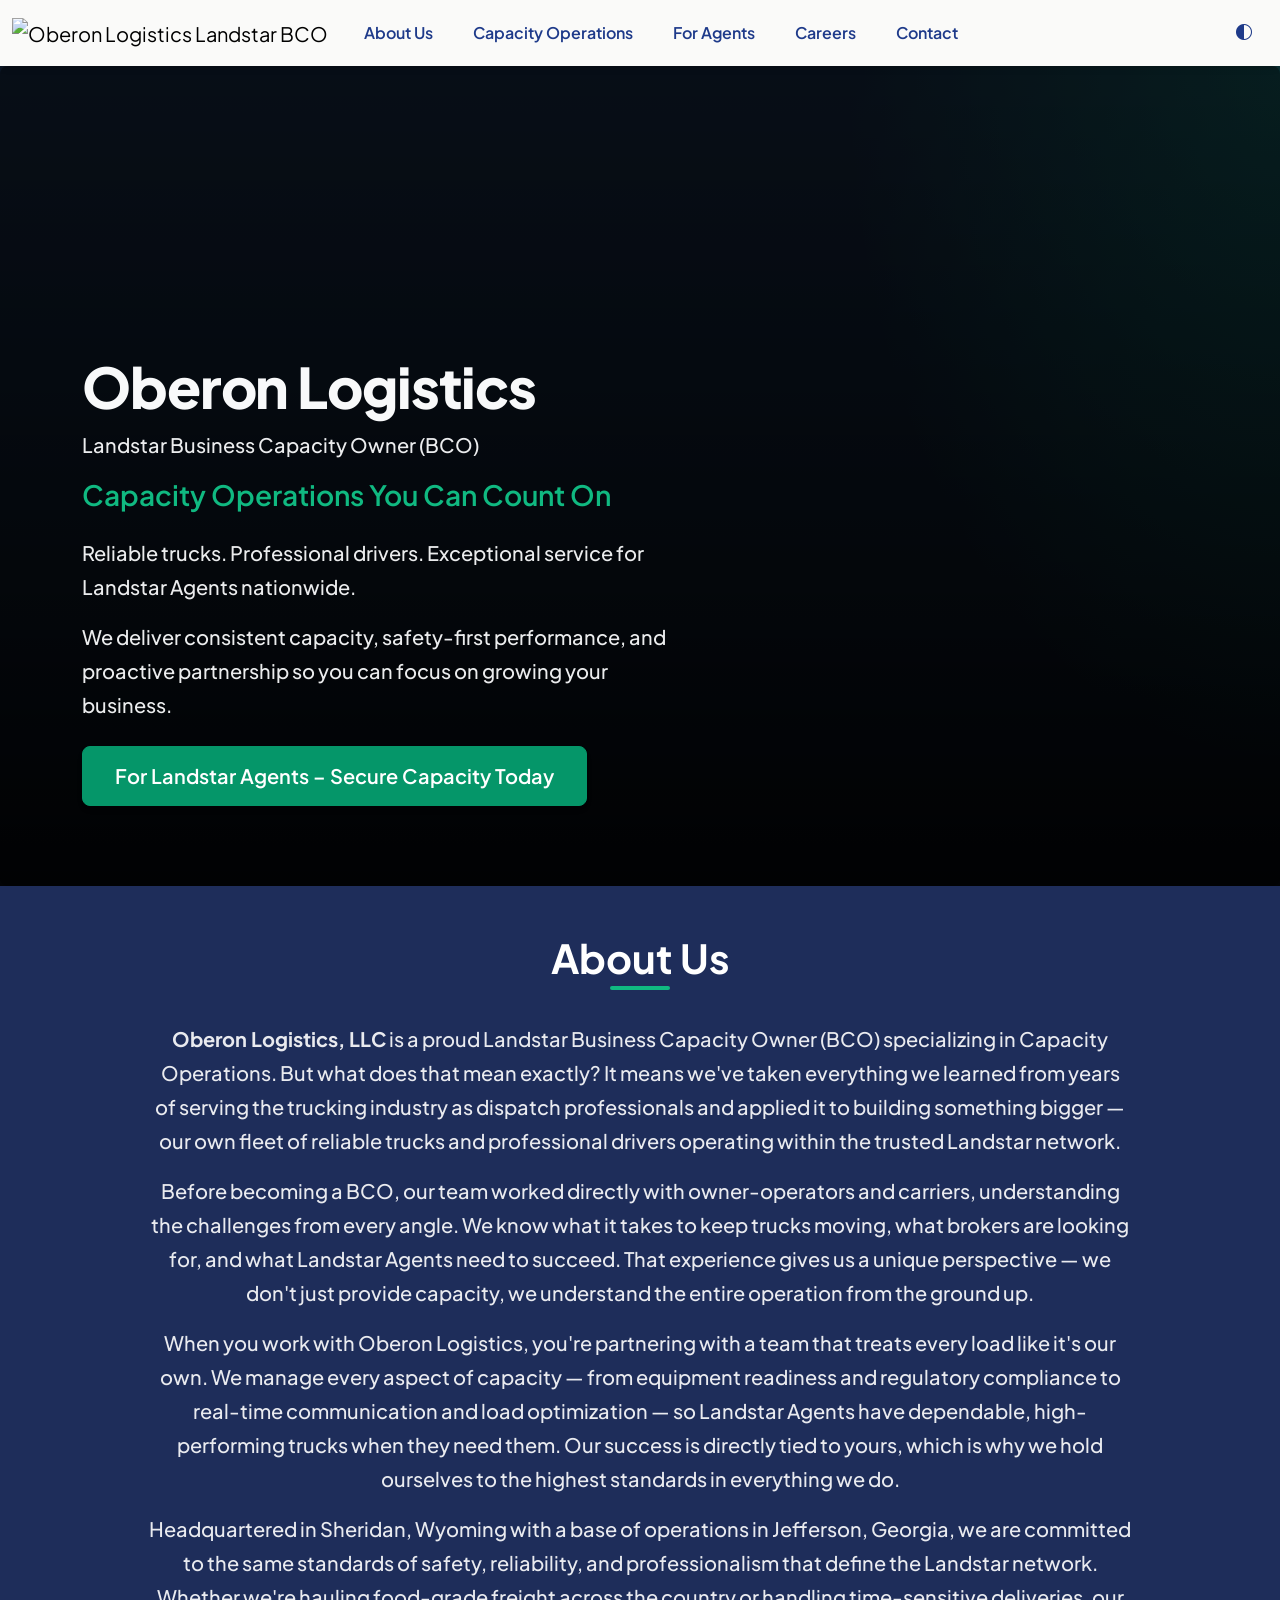
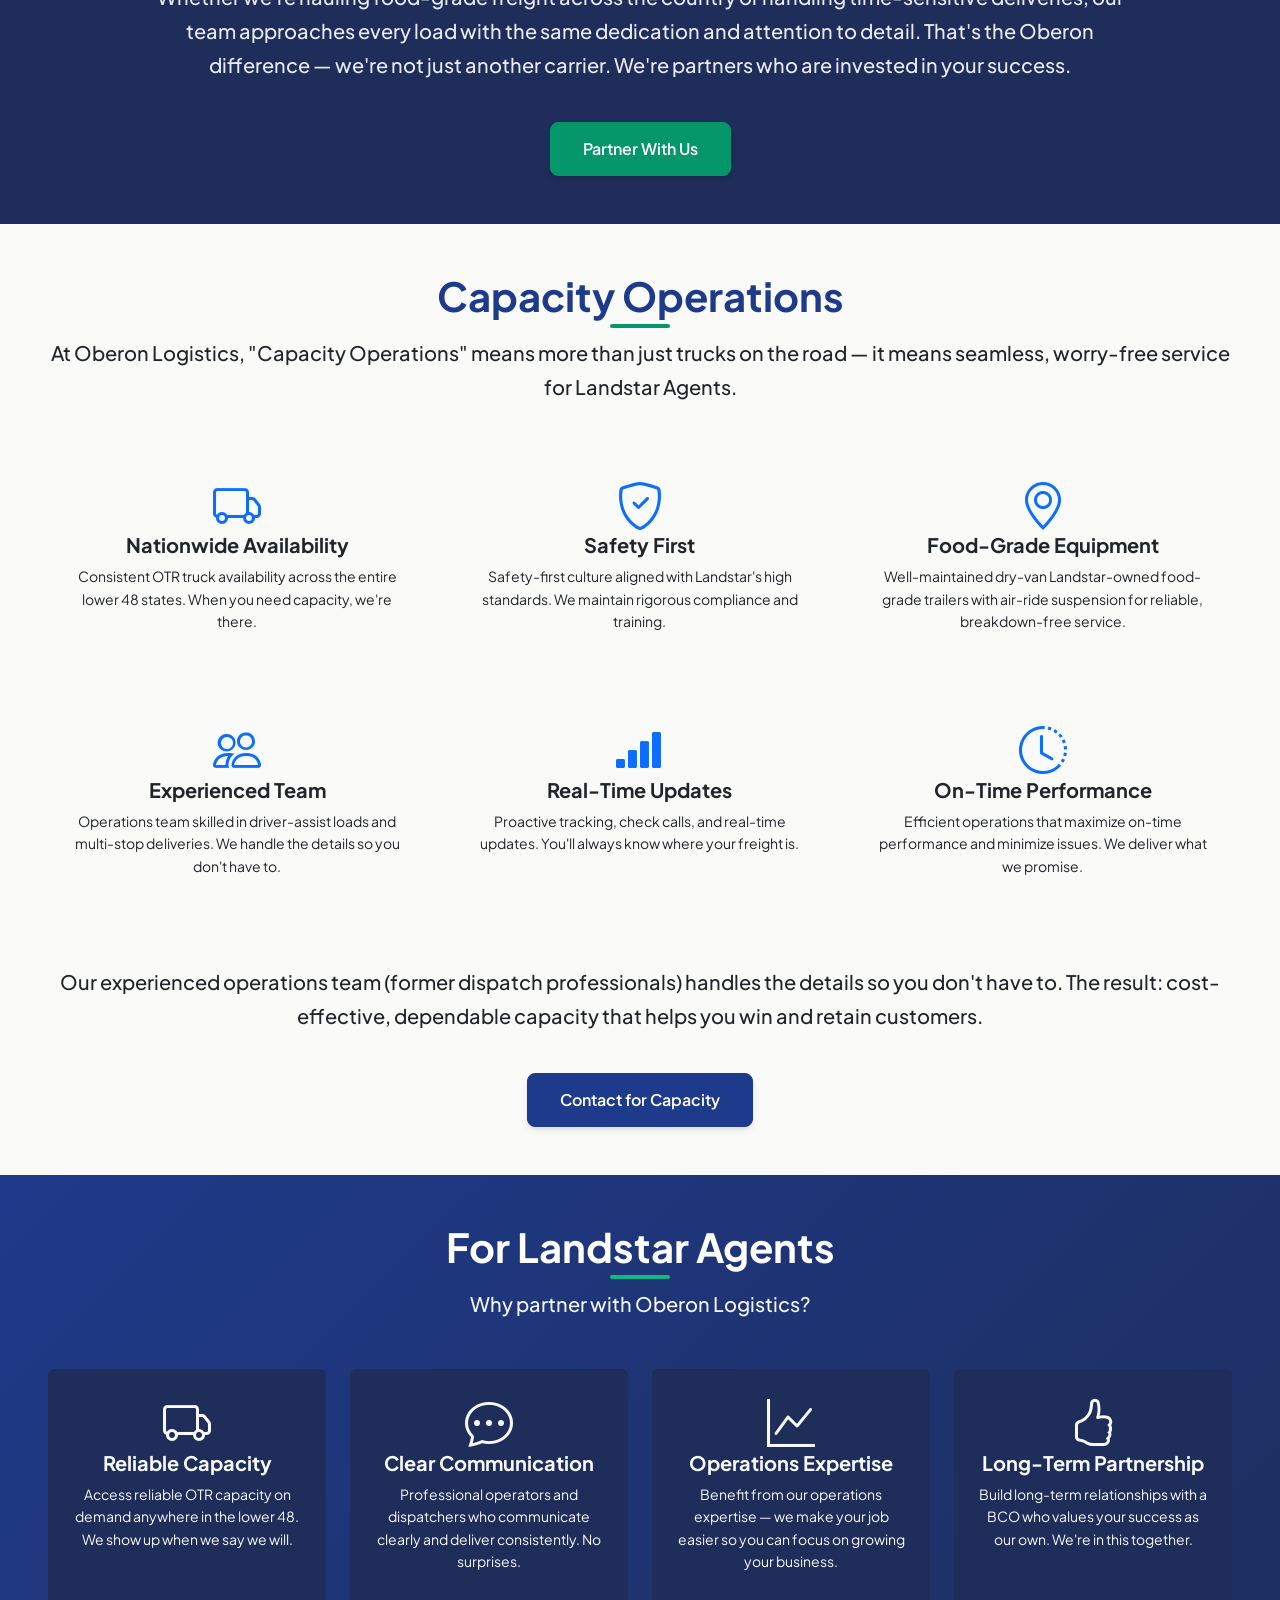
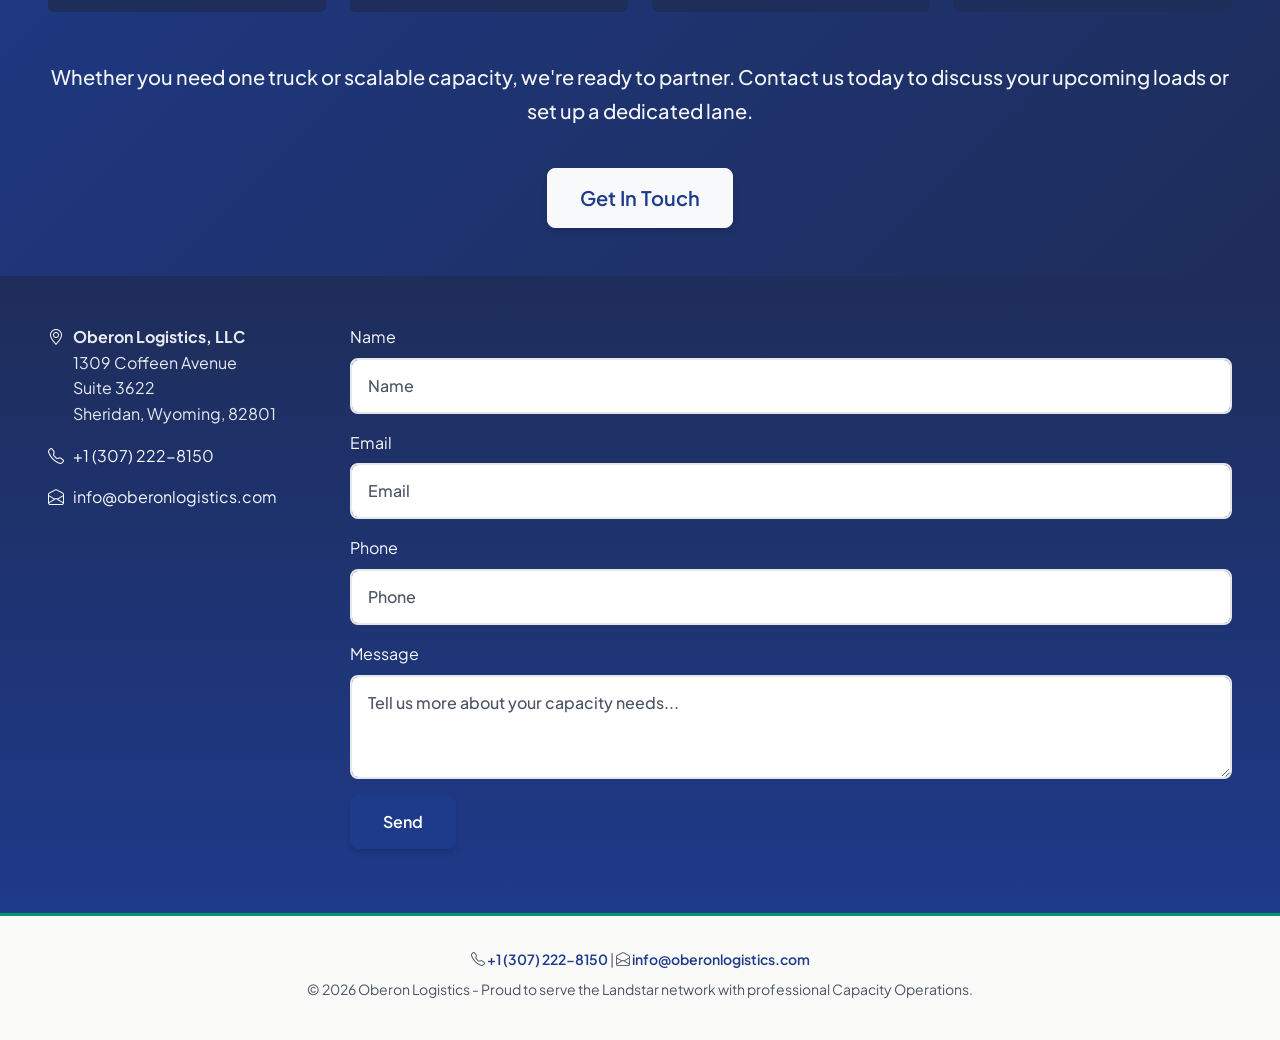
==== commit 5839c917: "Careers hero: navy gradient; right-align theme toggle in navbar Co-Authored-By: Claude Sonnet 5.5 <n" ====
--- a/public/index.html
+++ b/public/index.html
@@ -86,13 +86,13 @@
         <span class="navbar-toggler-icon"></span>
       </button>
       <div id="navbarNav" class="collapse navbar-collapse">
-        <div class="navbar-nav">
+        <div class="navbar-nav w-100">
           <a class="nav-link text-nowrap" href="./#about-us">About Us</a>
           <a class="nav-link text-nowrap" href="./#capacity-operations">Capacity Operations</a>
           <a class="nav-link text-nowrap" href="./#for-agents">For Agents</a>
           <a class="nav-link text-nowrap" href="./jobs.html">Careers</a>
           <a class="nav-link text-nowrap" href="./#contact-us">Contact</a>
-          <div class="dropdown theme-toggle" data-theme-toggle>
+          <div class="dropdown theme-toggle ms-lg-auto" data-theme-toggle>
             <button class="btn theme-toggle-btn" type="button" data-theme-button data-bs-toggle="dropdown"
               aria-expanded="false" aria-label="Theme: System. Change theme"><i class="bi bi-circle-half" aria-hidden="true"></i></button>
             <ul class="dropdown-menu dropdown-menu-end">
--- a/public/css/style.css
+++ b/public/css/style.css
@@ -113,6 +113,23 @@
   overflow: hidden;
 }
 
+.jumbotron-short {
+  height: auto;
+  min-height: 0;
+}
+
+.jumbotron-short {
+  background: linear-gradient(135deg, var(--color-navy) 0%, var(--color-navy-dark) 100%);
+}
+
+.jumbotron-short::before {
+  display: none;
+}
+
+.jumbotron-short .jumbotron-content {
+  padding-top: 6rem;
+}
+
 .jumbotron-video {
   position: absolute;
   top: 50%;
@@ -515,6 +532,11 @@
   padding: 0.25rem 0.5rem;
 }
 
+/* Bootstrap's default link blue is only ~3.3:1 on the dark card surface */
+[data-theme="dark"] a:not([class]) {
+  color: var(--color-heading);
+}
+
 [data-theme="dark"] .text-dark {
   color: var(--color-gray-800) !important;
 }
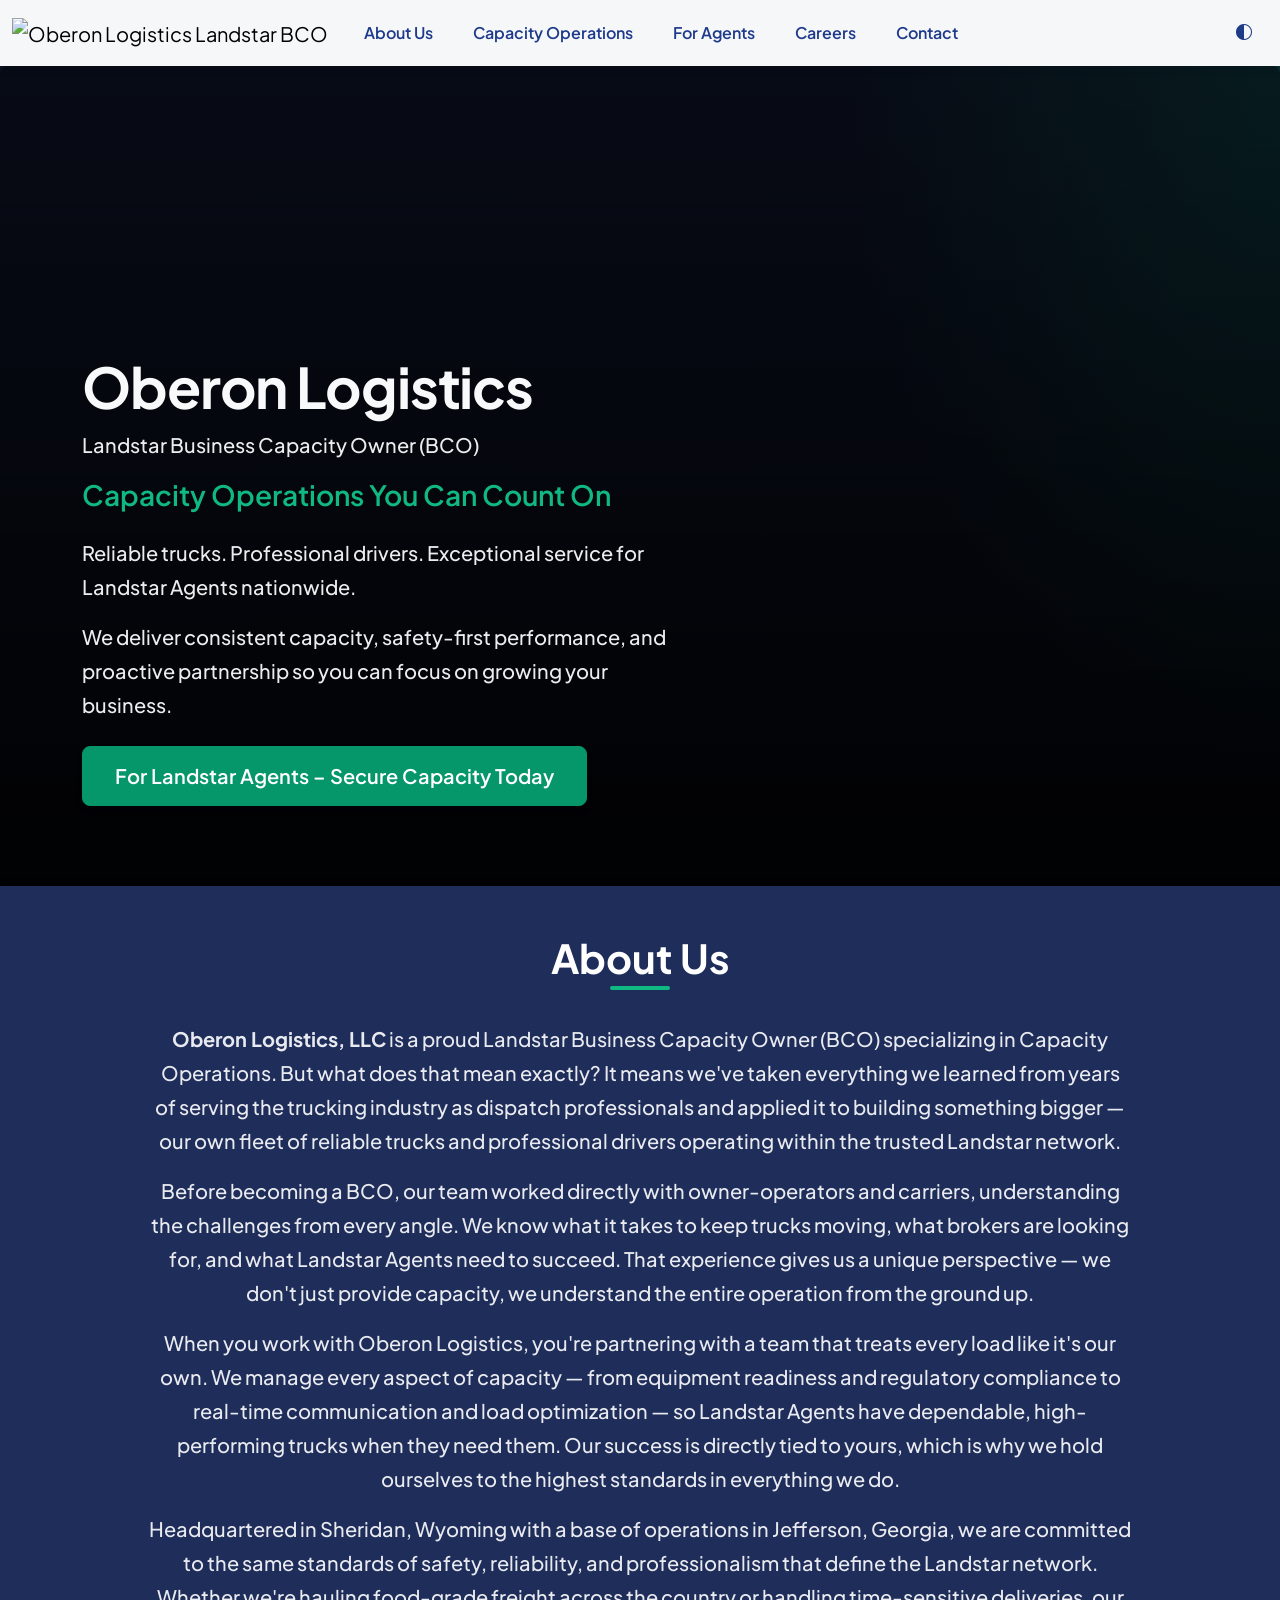
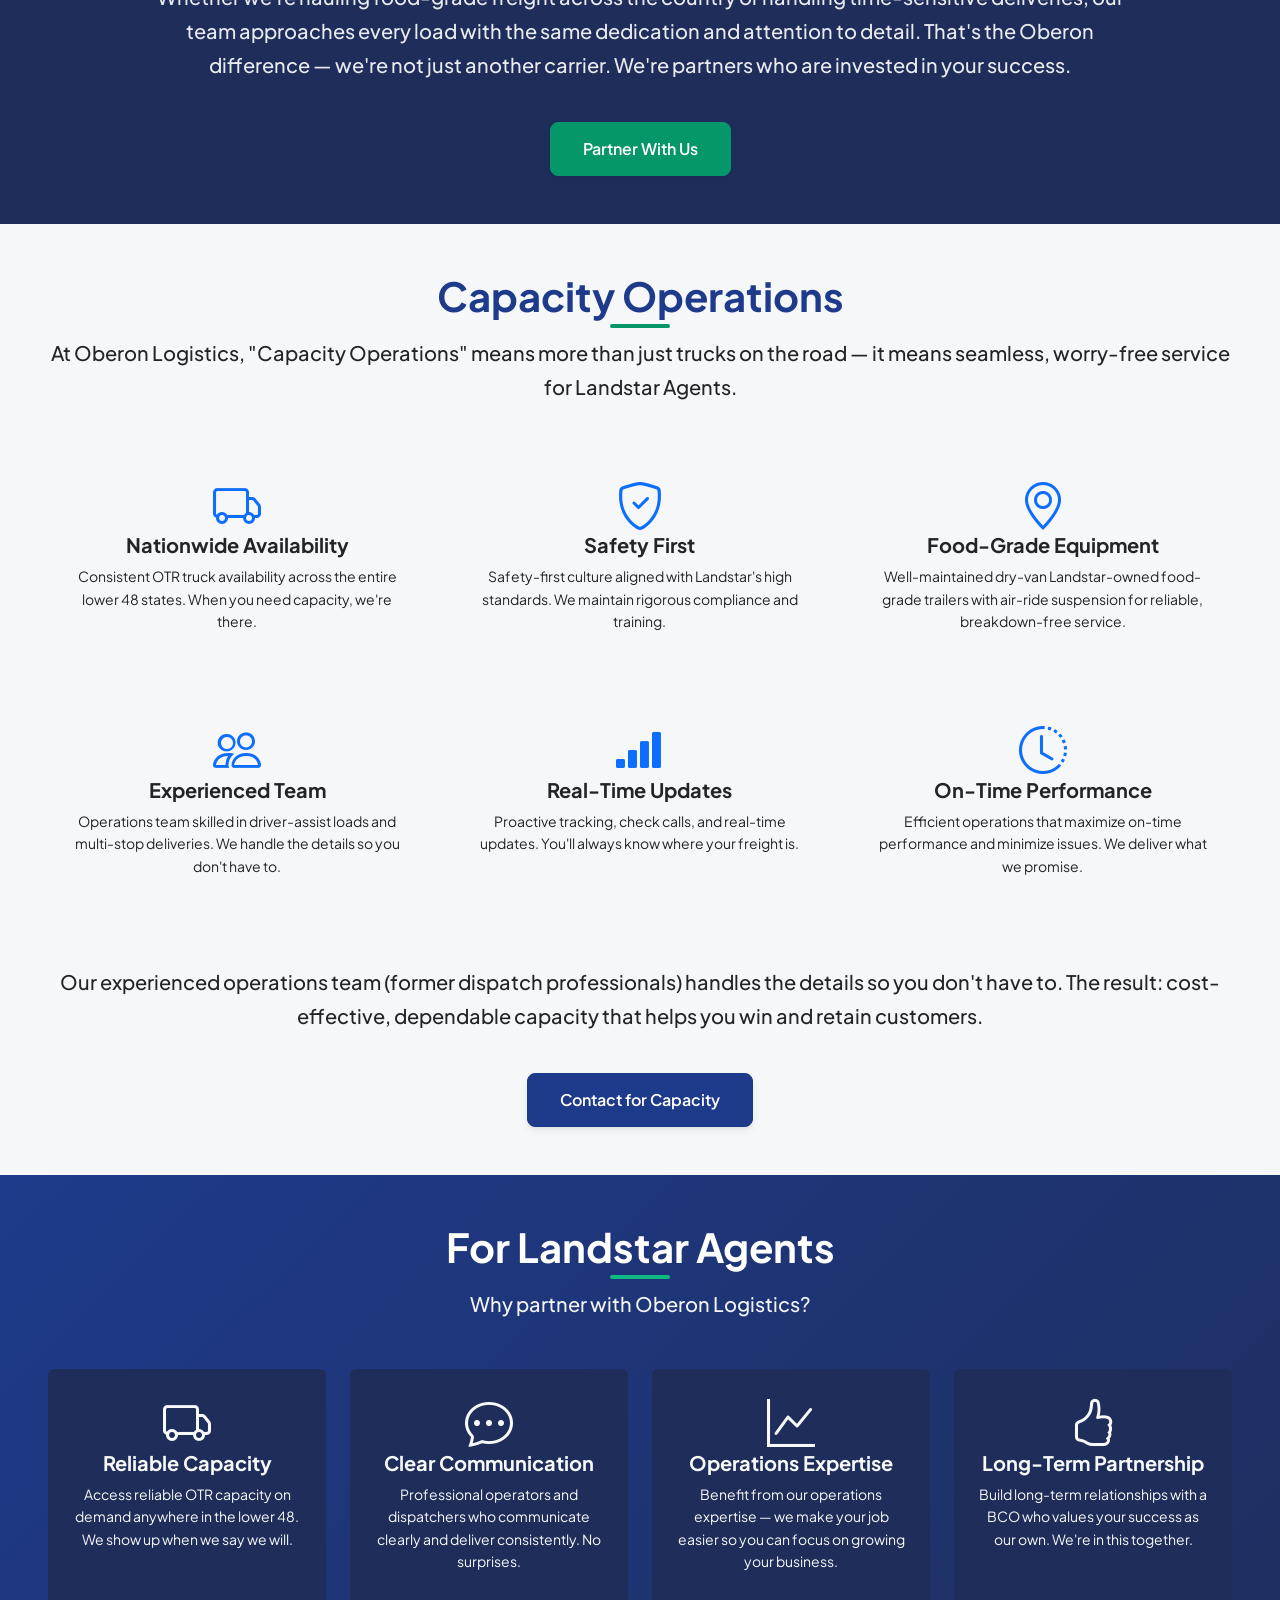
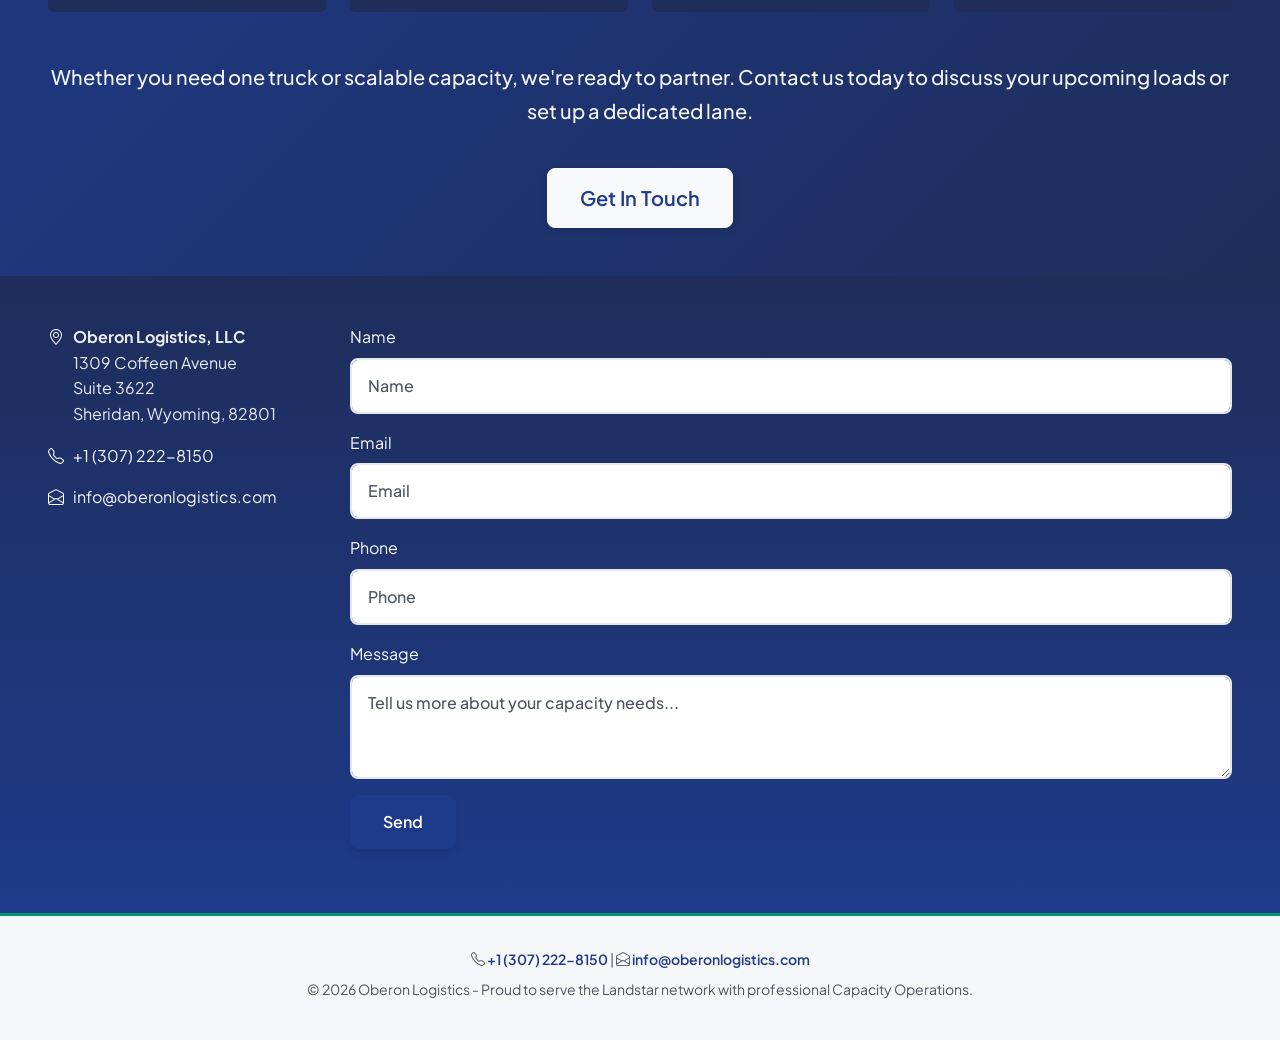
==== commit 929e8c14: "Adopt the shared brand foundations: tokens and self-hosted font (#37) Vendor @oberonlogistics/brand " ====
--- a/public/index.html
+++ b/public/index.html
@@ -1,5 +1,5 @@
 <!doctype html>
-<html lang="en">
+<html lang="en" data-theme="light">
 
 <head>
   <title>Landstar BCO - Oberon Logistics | Reliable OTR Truck Capacity</title>
@@ -60,6 +60,8 @@
     integrity="sha384-EVSTQN3/azprG1Anm3QDgpJLIm9Nao0Yz1ztcQTwFspd3yD65VohhpuuCOmLASjC" crossorigin="anonymous">
   <link rel="stylesheet" href="https://cdn.jsdelivr.net/npm/bootstrap-icons@1.5.0/font/bootstrap-icons.css">
   <script src="./js/theme.js"></script>
+  <link rel="stylesheet" href="./brand/tokens.css">
+  <link rel="stylesheet" href="./brand/fonts.css">
   <link rel="stylesheet" href="./css/style.css">
   <!-- Global site tag (gtag.js) - Google Analytics -->
   <script async src="https://www.googletagmanager.com/gtag/js?id=G-CEXERETKLC"></script>
--- a/public/brand/tokens.css
+++ b/public/brand/tokens.css
@@ -0,0 +1,146 @@
+/*
+ * Oberon Logistics design tokens, v2. The one source of colour, type and spacing for every first-party app
+ * (DESIGN.md). Keeps every v1 token name from oberonlogistics-auth's packages/brand and adds surfaces, tints,
+ * the dark rail, and spacing, type, radius, elevation and motion scales.
+ * Light is the default. Dark applies under <html data-theme="dark">, or when the system prefers dark and no
+ * explicit light theme was chosen, so the theme is right before (or without) any script.
+ * Every text/background pair in tests/contrast.test.ts meets WCAG AA.
+ */
+
+:root {
+  color-scheme: light;
+  /* v1 names. Values unchanged except bg, cooled a touch (light #fafaf9 → #f6f7f9; dark below) so white cards lift off it */
+  --ol-color-bg: #f6f7f9;
+  --ol-color-surface: #ffffff;
+  --ol-color-text: #1f2937;
+  --ol-color-muted: #4b5563;
+  --ol-color-border: #e5e7eb;
+  --ol-color-primary: #1e3a8a;
+  --ol-color-primary-hover: #1e2d5a;
+  --ol-color-on-primary: #ffffff;
+  --ol-color-accent: #059669;
+  --ol-color-accent-strong: #047857;
+  --ol-color-on-accent: #ffffff;
+  --ol-color-heading: #1e3a8a;
+  --ol-color-link: #1e3a8a;
+  --ol-color-danger: #b91c1c;
+  --ol-color-focus: #047857;
+  --ol-color-logo-chip: transparent;
+  --ol-font-sans: "Plus Jakarta Sans", -apple-system, BlinkMacSystemFont, "Segoe UI", Roboto, sans-serif;
+  --ol-font-mono: ui-monospace, SFMono-Regular, Menlo, Consolas, monospace; /* hosts, IDs, code: the system's own */
+
+  /* v2: surfaces and states */
+  --ol-color-surface-2: #f1f3f6; /* hover rows, segmented track */
+  --ol-color-outsider-bg: #e2e7ef; /* the fill behind text a stranger chose (outsider.css); visible on bg and surface */
+  --ol-color-border-strong: #d1d5db;
+  --ol-color-primary-soft: #e8edf9; /* selected item tint */
+  --ol-color-accent-soft: #e6f6f0;
+  --ol-color-good-ink: #047857; /* green text: eyebrows, good pills, deltas */
+  --ol-color-action: #1e3a8a; /* filled primary button */
+  --ol-color-action-hover: #1e2d5a;
+  --ol-color-warn: #92400e;
+  --ol-color-warn-soft: #fef3c7;
+  --ol-color-danger-soft: #fdecec;
+
+  /* v2: the rail — always dark, in both themes */
+  --ol-rail-bg: #0c1838;
+  --ol-rail-bg-hover: #152450;
+  --ol-rail-bg-active: #1a2c5e;
+  --ol-rail-ink: #ffffff; /* active label, active icon */
+  --ol-rail-label: #c3cce0; /* resting label: 9.9:1 on rail-bg */
+  --ol-rail-section: #8592b3; /* group headings: 5.4:1 */
+  --ol-rail-edge: #10b981; /* the brand-green leading edge */
+  --ol-rail-width: 15.5rem;
+  --ol-rail-width-collapsed: 4.25rem;
+
+  /* v2: scales */
+  --ol-space-1: 0.25rem;
+  --ol-space-2: 0.5rem;
+  --ol-space-3: 0.75rem;
+  --ol-space-4: 1rem;
+  --ol-space-5: 1.5rem;
+  --ol-space-6: 2rem;
+  --ol-space-7: 3rem;
+  --ol-text-xs: 0.75rem;
+  --ol-text-sm: 0.8125rem;
+  --ol-text-md: 0.9375rem;
+  --ol-text-lg: 1.125rem;
+  --ol-text-xl: 1.375rem;
+  --ol-text-2xl: 1.75rem;
+  --ol-radius-sm: 0.375rem;
+  --ol-radius: 0.5rem;
+  --ol-radius-lg: 0.75rem;
+  --ol-radius-pill: 999px;
+  --ol-shadow-sm: 0 1px 2px rgba(16, 24, 40, 0.06);
+  --ol-shadow-md: 0 4px 10px -2px rgba(16, 24, 40, 0.1), 0 2px 4px -2px rgba(16, 24, 40, 0.06);
+  --ol-shadow-pop: 0 16px 40px -8px rgba(12, 24, 56, 0.28), 0 4px 10px -4px rgba(12, 24, 56, 0.12);
+  --ol-ease: cubic-bezier(0.2, 0.8, 0.2, 1);
+  --ol-dur: 140ms;
+  --ol-topbar-height: 3.5rem;
+  --ol-panel-width: 20rem; /* app switcher and account menu share it */
+  --ol-rule-width: 3px;
+  --ol-radius-bar: 2px;
+  --ol-shadow-lg: 0 10px 15px -3px rgba(0, 0, 0, 0.1), 0 4px 6px -2px rgba(0, 0, 0, 0.05);
+  --ol-line-height: 1.6;
+  --ol-heading-line-height: 1.2;
+}
+
+:root[data-theme="dark"] {
+  color-scheme: dark;
+  --ol-color-bg: #0b1222;
+  --ol-color-surface: #131c31;
+  --ol-color-surface-2: #1a2540;
+  --ol-color-outsider-bg: #202c4a;
+  --ol-color-text: #e5e7eb;
+  --ol-color-muted: #9ca3af;
+  --ol-color-border: #26324d;
+  --ol-color-border-strong: #3a4766;
+  --ol-color-heading: #bfd3fe;
+  --ol-color-link: #93c5fd;
+  --ol-color-primary-soft: #1c2b52;
+  --ol-color-accent-soft: #0f2e27;
+  --ol-color-good-ink: #34d399;
+  --ol-color-action: #3b5bdb;
+  --ol-color-action-hover: #2f4bc0;
+  --ol-color-warn: #fcd34d;
+  --ol-color-warn-soft: #3a2a0a;
+  --ol-color-danger: #fca5a5;
+  --ol-color-danger-soft: #3b1518;
+  --ol-color-focus: #10b981;
+  --ol-color-logo-chip: #ffffff;
+  --ol-rail-bg: #070e22;
+  --ol-rail-bg-hover: #0f1a38;
+  --ol-rail-bg-active: #15244a;
+  --ol-shadow-pop: 0 16px 40px -8px rgba(0, 0, 0, 0.6), 0 4px 10px -4px rgba(0, 0, 0, 0.4);
+}
+
+@media (prefers-color-scheme: dark) {
+  :root:not([data-theme="light"]) {
+    color-scheme: dark;
+    --ol-color-bg: #0b1222;
+    --ol-color-surface: #131c31;
+    --ol-color-surface-2: #1a2540;
+    --ol-color-outsider-bg: #202c4a;
+    --ol-color-text: #e5e7eb;
+    --ol-color-muted: #9ca3af;
+    --ol-color-border: #26324d;
+    --ol-color-border-strong: #3a4766;
+    --ol-color-heading: #bfd3fe;
+    --ol-color-link: #93c5fd;
+    --ol-color-primary-soft: #1c2b52;
+    --ol-color-accent-soft: #0f2e27;
+    --ol-color-good-ink: #34d399;
+    --ol-color-action: #3b5bdb;
+    --ol-color-action-hover: #2f4bc0;
+    --ol-color-warn: #fcd34d;
+    --ol-color-warn-soft: #3a2a0a;
+    --ol-color-danger: #fca5a5;
+    --ol-color-danger-soft: #3b1518;
+    --ol-color-focus: #10b981;
+    --ol-color-logo-chip: #ffffff;
+    --ol-rail-bg: #070e22;
+    --ol-rail-bg-hover: #0f1a38;
+    --ol-rail-bg-active: #15244a;
+    --ol-shadow-pop: 0 16px 40px -8px rgba(0, 0, 0, 0.6), 0 4px 10px -4px rgba(0, 0, 0, 0.4);
+  }
+}
--- a/public/brand/fonts.css
+++ b/public/brand/fonts.css
@@ -0,0 +1,37 @@
+/* Plus Jakarta Sans (SIL OFL 1.1, fonts/OFL.txt), latin subset, from @fontsource/plus-jakarta-sans 5.3.0. Self-hosted: never loaded from a third party. */
+@font-face {
+  font-family: "Plus Jakarta Sans";
+  font-style: normal;
+  font-weight: 400;
+  font-display: swap;
+  src: url("./fonts/plus-jakarta-sans-latin-400-normal.woff2") format("woff2");
+  unicode-range:
+    U+0000-00FF, U+0131, U+0152-0153, U+02BB-02BC, U+02C6, U+02DA, U+02DC, U+0304, U+0308, U+0329, U+2000-206F, U+20AC, U+2122, U+2191, U+2193, U+2212, U+2215, U+FEFF, U+FFFD;
+}
+@font-face {
+  font-family: "Plus Jakarta Sans";
+  font-style: normal;
+  font-weight: 500;
+  font-display: swap;
+  src: url("./fonts/plus-jakarta-sans-latin-500-normal.woff2") format("woff2");
+  unicode-range:
+    U+0000-00FF, U+0131, U+0152-0153, U+02BB-02BC, U+02C6, U+02DA, U+02DC, U+0304, U+0308, U+0329, U+2000-206F, U+20AC, U+2122, U+2191, U+2193, U+2212, U+2215, U+FEFF, U+FFFD;
+}
+@font-face {
+  font-family: "Plus Jakarta Sans";
+  font-style: normal;
+  font-weight: 600;
+  font-display: swap;
+  src: url("./fonts/plus-jakarta-sans-latin-600-normal.woff2") format("woff2");
+  unicode-range:
+    U+0000-00FF, U+0131, U+0152-0153, U+02BB-02BC, U+02C6, U+02DA, U+02DC, U+0304, U+0308, U+0329, U+2000-206F, U+20AC, U+2122, U+2191, U+2193, U+2212, U+2215, U+FEFF, U+FFFD;
+}
+@font-face {
+  font-family: "Plus Jakarta Sans";
+  font-style: normal;
+  font-weight: 700;
+  font-display: swap;
+  src: url("./fonts/plus-jakarta-sans-latin-700-normal.woff2") format("woff2");
+  unicode-range:
+    U+0000-00FF, U+0131, U+0152-0153, U+02BB-02BC, U+02C6, U+02DA, U+02DC, U+0304, U+0308, U+0329, U+2000-206F, U+20AC, U+2122, U+2191, U+2193, U+2212, U+2215, U+FEFF, U+FFFD;
+}
--- a/public/css/style.css
+++ b/public/css/style.css
@@ -1,27 +1,25 @@
-@import url('https://fonts.googleapis.com/css2?family=Plus+Jakarta+Sans:wght@400;500;600;700;800&display=swap');
-
+/* Brand foundations come from /brand/tokens.css and /brand/fonts.css (@oberonlogistics/brand v2.2.0, see DESIGN.md).
+   These names map the site's own variables onto the shared --ol-* tokens, which switch for dark mode themselves. */
 :root {
-  --color-navy: #1e3a8a;
-  --color-navy-dark: #1e2d5a;
-  --color-green: #059669;
-  --color-green-dark: #047857;
-  --color-green-light: #10b981;
-  --color-cream: #fafaf9;
-  --color-gray-100: #f3f4f6;
-  --color-gray-200: #e5e7eb;
-  --color-gray-600: #4b5563;
-  --color-gray-800: #1f2937;
-  --color-nav-bg: rgba(255, 255, 255, 0.98);
-  --color-heading: var(--color-navy);
-  --color-surface: var(--color-cream);
-  --shadow-sm: 0 1px 2px 0 rgba(0, 0, 0, 0.05);
-  --shadow-md: 0 4px 6px -1px rgba(0, 0, 0, 0.1), 0 2px 4px -1px rgba(0, 0, 0, 0.06);
-  --shadow-lg: 0 10px 15px -3px rgba(0, 0, 0, 0.1), 0 4px 6px -2px rgba(0, 0, 0, 0.05);
-  --shadow-xl: 0 20px 25px -5px rgba(0, 0, 0, 0.1), 0 10px 10px -5px rgba(0, 0, 0, 0.04);
+  --color-navy: var(--ol-color-primary);
+  --color-navy-dark: var(--ol-color-primary-hover);
+  --color-green: var(--ol-color-accent);
+  --color-green-dark: var(--ol-color-accent-strong);
+  --color-green-light: var(--ol-rail-edge);
+  --color-cream: var(--ol-color-bg);
+  --color-gray-100: var(--ol-color-surface-2);
+  --color-gray-200: var(--ol-color-border);
+  --color-gray-600: var(--ol-color-muted);
+  --color-gray-800: var(--ol-color-text);
+  --color-nav-bg: color-mix(in srgb, var(--ol-color-surface) 98%, transparent);
+  --color-heading: var(--ol-color-heading);
+  --color-surface: var(--ol-color-surface);
+  --shadow-sm: var(--ol-shadow-sm);
+  --shadow-md: var(--ol-shadow-md);
+  --shadow-lg: var(--ol-shadow-lg);
 }
 
 html {
-  color-scheme: light;
   scroll-behavior: smooth;
   scroll-padding-top: 5rem;
 }
@@ -29,9 +27,9 @@
 body {
   position: relative;
   background-color: var(--color-cream);
-  font-family: 'Plus Jakarta Sans', -apple-system, BlinkMacSystemFont, 'Segoe UI', Roboto, sans-serif;
+  font-family: var(--ol-font-sans);
   color: var(--color-gray-800);
-  line-height: 1.6;
+  line-height: var(--ol-line-height);
 }
 
 /* Typography */
@@ -41,7 +39,7 @@
 }
 
 .display-4 {
-  font-weight: 800;
+  font-weight: 700;
   font-size: 3rem;
 }
 
@@ -108,7 +106,7 @@
 .jumbotron {
   height: calc(100vh - 5rem);
   min-height: 600px;
-  background-color: #1e3a5f;
+  background-color: var(--ol-color-primary-hover);
   position: relative;
   overflow: hidden;
 }
@@ -162,7 +160,7 @@
   right: 0;
   width: 40%;
   height: 100%;
-  background: radial-gradient(ellipse at top right, rgba(5, 150, 105, 0.2) 0%, transparent 60%);
+  background: radial-gradient(ellipse at top right, color-mix(in srgb, var(--ol-color-accent) 20%, transparent) 0%, transparent 60%);
   pointer-events: none;
 }
 
@@ -176,7 +174,7 @@
 
 .jumbotron h1 {
   font-size: 3.5rem;
-  font-weight: 800;
+  font-weight: 700;
   letter-spacing: -0.02em;
   margin-bottom: 0.5rem;
 }
@@ -384,7 +382,7 @@
 
 .form-control:focus {
   border-color: var(--color-green);
-  box-shadow: 0 0 0 3px rgba(5, 150, 105, 0.15);
+  box-shadow: 0 0 0 3px color-mix(in srgb, var(--ol-color-accent) 15%, transparent);
 }
 
 .form-control::placeholder {
@@ -508,15 +506,6 @@
 
 /* Dark theme: <html data-theme="dark"> is set by js/theme.js before first paint */
 :root[data-theme="dark"] {
-  color-scheme: dark;
-  --color-cream: #0f172a;
-  --color-surface: #1e293b;
-  --color-gray-100: #111827;
-  --color-gray-200: #475569;
-  --color-gray-600: #9ca3af;
-  --color-gray-800: #e5e7eb;
-  --color-heading: #93c5fd;
-  --color-nav-bg: rgba(15, 23, 42, 0.98);
   --shadow-md: 0 4px 6px -1px rgba(0, 0, 0, 0.5), 0 2px 4px -1px rgba(0, 0, 0, 0.3);
   --shadow-lg: 0 10px 15px -3px rgba(0, 0, 0, 0.5), 0 4px 6px -2px rgba(0, 0, 0, 0.3);
 }
@@ -527,14 +516,14 @@
 
 /* The logo artwork is made for a light background */
 [data-theme="dark"] .navbar-brand img {
-  background: #fff;
+  background: var(--ol-color-logo-chip);
   border-radius: 0.5rem;
   padding: 0.25rem 0.5rem;
 }
 
 /* Bootstrap's default link blue is only ~3.3:1 on the dark card surface */
 [data-theme="dark"] a:not([class]) {
-  color: var(--color-heading);
+  color: var(--ol-color-link);
 }
 
 [data-theme="dark"] .text-dark {
@@ -553,17 +542,17 @@
 }
 
 [data-theme="dark"] .form-control {
-  background-color: #0f172a;
+  background-color: var(--ol-color-bg);
   color: var(--color-gray-800);
 }
 
 [data-theme="dark"] .form-control:focus {
   border-color: var(--color-green-light);
-  box-shadow: 0 0 0 3px rgba(16, 185, 129, 0.3);
+  box-shadow: 0 0 0 3px color-mix(in srgb, var(--ol-color-focus) 30%, transparent);
 }
 
 [data-theme="dark"] .form-check-input {
-  background-color: #0f172a;
+  background-color: var(--ol-color-bg);
   border-color: var(--color-gray-600);
 }
 
